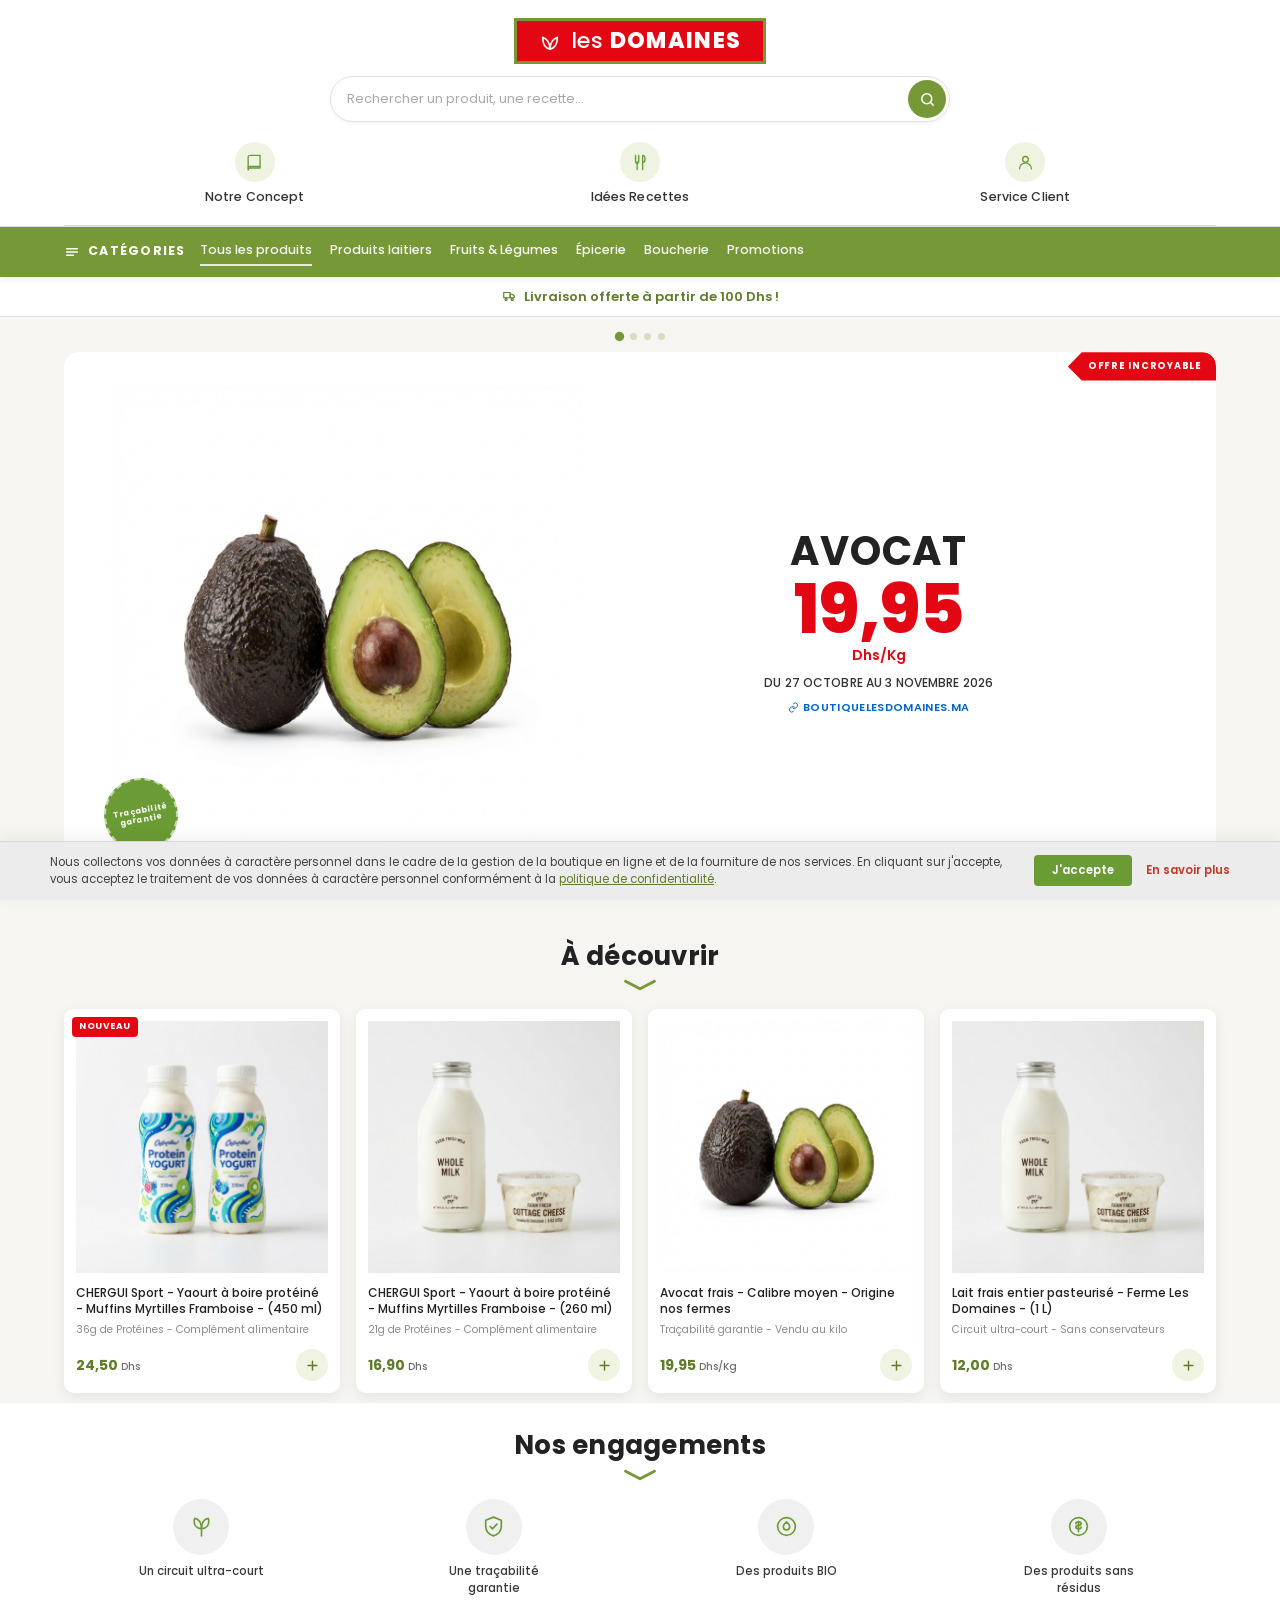
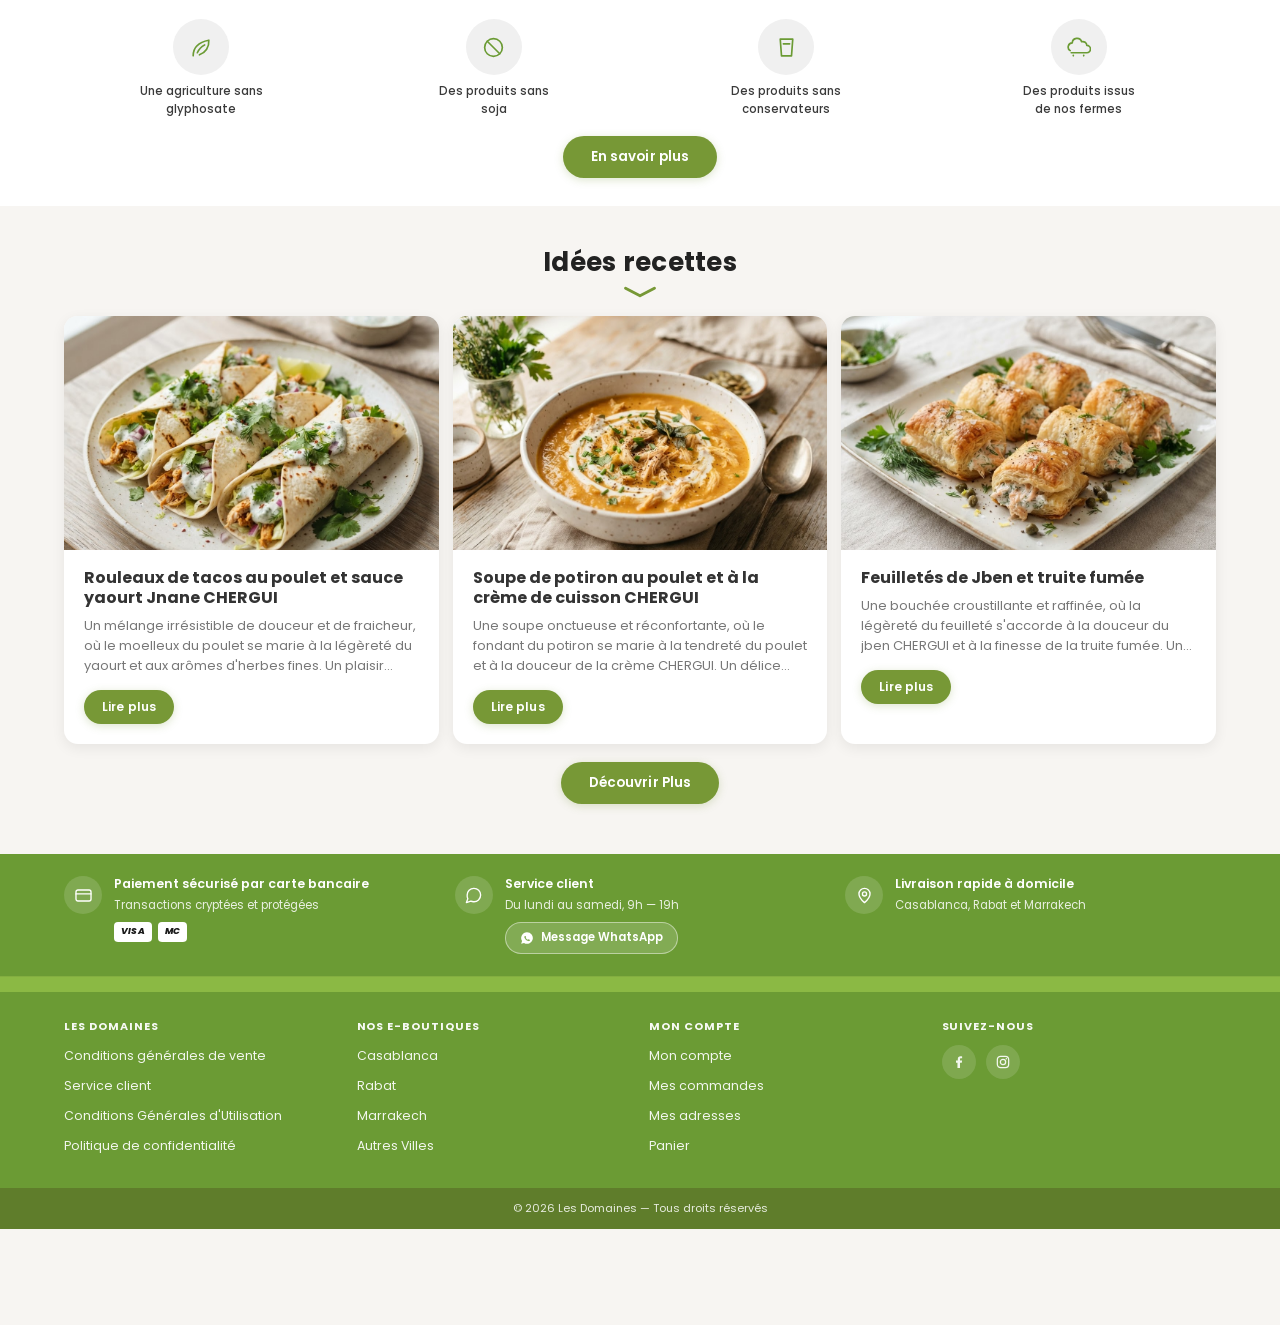
==== index.html @ 885f3dd0 "Initial commit — site Les Domaines (13 pages, CSS/JS, assets)" ====
<!DOCTYPE html>
<html lang="fr">
<head>
<meta charset="UTF-8">
<meta name="viewport" content="width=device-width, initial-scale=1">
<title>Les Domaines — Produits frais de nos fermes, livrés à domicile</title>
<meta name="description" content="Les Domaines : produits laitiers et produits frais BIO de nos fermes. Livraison à domicile à Casablanca, Rabat et Marrakech. Livraison offerte à partir de 100 Dhs.">
<link rel="preconnect" href="https://fonts.googleapis.com">
<link rel="preconnect" href="https://fonts.gstatic.com" crossorigin>
<link href="https://fonts.googleapis.com/css2?family=Poppins:wght@400;500;600;700;800&display=swap" rel="stylesheet">
<link rel="stylesheet" href="assets/css/styles.css">
</head>
<body>

<!-- ================================ HEADER ================================ -->
<header class="site-header">
  <div class="wrap">
    <div class="logo-row">
      <a class="logo" href="index.html" aria-label="Les Domaines — accueil">
        <svg viewBox="0 0 24 24" fill="none" stroke="currentColor" stroke-width="1.8" stroke-linecap="round" stroke-linejoin="round" aria-hidden="true">
          <path d="M12 21c0-6 3-11 8-13 0 7-3 12-8 13Z"/>
          <path d="M12 21C12 15 9 10 4 8c0 7 3 12 8 13Z"/>
        </svg>
        <span class="logo-text">les <strong>DOMAINES</strong></span>
      </a>
    </div>

    <div class="search-row">
      <form class="search" role="search" onsubmit="return false;">
        <label class="visually-hidden" for="q">Rechercher</label>
        <input id="q" type="search" placeholder="Rechercher un produit, une recette…" autocomplete="off">
        <button type="submit" aria-label="Rechercher">
          <svg viewBox="0 0 24 24" fill="none" stroke="currentColor" stroke-width="2.2" stroke-linecap="round">
            <circle cx="11" cy="11" r="7"/><path d="m20 20-3.4-3.4"/>
          </svg>
        </button>
      </form>
    </div>

    <nav class="utility" aria-label="Accès rapides">
      <a class="util" href="notre-concept.html">
        <span class="util-ico">
          <svg viewBox="0 0 24 24" fill="none" stroke="currentColor" stroke-width="1.7" stroke-linecap="round" stroke-linejoin="round">
            <path d="M4 5.5A2.5 2.5 0 0 1 6.5 3H19v16H6.5A2.5 2.5 0 0 0 4 21.5Z"/>
            <path d="M4 19a2 2 0 0 1 2-2h13"/>
          </svg>
        </span>
        <span>Notre Concept</span>
      </a>
      <a class="util" href="recettes.html">
        <span class="util-ico">
          <svg viewBox="0 0 24 24" fill="none" stroke="currentColor" stroke-width="1.7" stroke-linecap="round" stroke-linejoin="round">
            <path d="M7 3v8a2 2 0 0 0 4 0V3"/><path d="M9 11v10"/>
            <path d="M16 21V3c2 0 3 2 3 5s-1 4-3 4"/>
          </svg>
        </span>
        <span>Idées Recettes</span>
      </a>
      <a class="util" href="service-client.html">
        <span class="util-ico">
          <svg viewBox="0 0 24 24" fill="none" stroke="currentColor" stroke-width="1.7" stroke-linecap="round" stroke-linejoin="round">
            <circle cx="12" cy="8" r="3.6"/><path d="M4.5 20a7.5 7.5 0 0 1 15 0"/>
          </svg>
        </span>
        <span>Service Client</span>
      </a>
    </nav>
  </div>
</header>

<!-- ============================= CATEGORY BAR ============================= -->
<div class="catbar">
  <div class="wrap">
    <div class="catbar-inner">
      <span class="catbar-title">
        <svg viewBox="0 0 24 24" fill="none" stroke="currentColor" stroke-width="2.2" stroke-linecap="round">
          <path d="M4 7h16M4 12h16M4 17h10"/>
        </svg>
        Catégories
      </span>
      <nav class="catbar-links" aria-label="Catégories">
        <a href="categorie.html" class="is-active">Tous les produits</a>
        <a href="categorie.html">Produits laitiers</a>
        <a href="categorie.html">Fruits &amp; Légumes</a>
        <a href="categorie.html">Épicerie</a>
        <a href="categorie.html">Boucherie</a>
        <a href="categorie.html">Promotions</a>
      </nav>
    </div>
  </div>
</div>

<!-- ============================== ANNOUNCE ================================ -->
<div class="announce">
  <p>
    <svg viewBox="0 0 24 24" fill="none" stroke="currentColor" stroke-width="2" stroke-linecap="round" stroke-linejoin="round" aria-hidden="true">
      <path d="M3 6h11v9H3z"/><path d="M14 9h4l3 3v3h-7z"/><circle cx="7" cy="18" r="1.8"/><circle cx="17.5" cy="18" r="1.8"/>
    </svg>
    Livraison offerte à partir de 100 Dhs !
  </p>
</div>

<!-- ================================ HERO ================================== -->
<section class="hero">
  <div class="wrap">
    <div class="dots" id="dots" aria-label="Navigation du carrousel"></div>

    <div class="slides" id="slides">

      <!-- Slide 1 — offres -->
      <article class="slide is-active">
        <div class="promo">
          <span class="flag">Offre incroyable</span>

          <div class="promo-media">
            <img src="assets/img/avocat.png" alt="Avocats frais de nos fermes" loading="eager">
            <span class="stamp">Traçabilité<br>garantie</span>
          </div>

          <div class="promo-info">
            <h2>AVOCAT</h2>
            <div class="promo-price">19,95</div>
            <div class="promo-unit">Dhs/Kg</div>
            <p class="promo-dates">DU 27 OCTOBRE AU 3 NOVEMBRE 2026</p>
            <a class="promo-link" href="boutiquelesdomaines.ma">
              <svg viewBox="0 0 24 24" fill="none" stroke="currentColor" stroke-width="2" stroke-linecap="round" stroke-linejoin="round" aria-hidden="true">
                <path d="M10 13a5 5 0 0 0 7 0l3-3a5 5 0 0 0-7-7l-1.5 1.5"/>
                <path d="M14 11a5 5 0 0 0-7 0l-3 3a5 5 0 0 0 7 7l1.5-1.5"/>
              </svg>
              boutiquelesdomaines.ma
            </a>
          </div>
        </div>
      </article>

      <!-- Slide 2 — nouveauté -->
      <article class="slide">
        <div class="promo-alt">
          <div>
            <p class="eyebrow">Nouveauté</p>
            <h2>CHERGUI Sport</h2>
            <p>Yaourt à boire protéiné, muffins myrtilles framboise. 36g de protéines par bouteille.</p>
            <a class="btn btn--sm" href="produit.html">Découvrir</a>
          </div>
          <img src="assets/img/yaourt-450.png" alt="CHERGUI Sport yaourt à boire protéiné" loading="lazy">
        </div>
      </article>

      <!-- Slide 3 — livraison -->
      <article class="slide">
        <div class="promo-alt">
          <div>
            <p class="eyebrow">Nos e-boutiques</p>
            <h2>Livraison à domicile</h2>
            <p>Casablanca, Rabat et Marrakech. Livraison offerte dès 100 Dhs d'achat, en moins de 24h.</p>
            <a class="btn btn--sm" href="categorie.html">Commander</a>
          </div>
          <img src="assets/img/avocat.png" alt="Produits frais Les Domaines" loading="lazy">
        </div>
      </article>

      <!-- Slide 4 — recette -->
      <article class="slide">
        <div class="promo-alt">
          <div>
            <p class="eyebrow">Idée recette</p>
            <h2>Soupe de potiron</h2>
            <p>Une soupe onctueuse et réconfortante, au poulet et à la crème de cuisson CHERGUI.</p>
            <a class="btn btn--sm" href="recettes.html">Voir la recette</a>
          </div>
          <img src="assets/img/recette-soupe.png" alt="Soupe de potiron au poulet" loading="lazy">
        </div>
      </article>

    </div>
  </div>
</section>

<!-- ============================== À DÉCOUVRIR ============================= -->
<section class="section">
  <div class="wrap">
    <div class="section-head">
      <h2>À découvrir</h2>
      <svg class="chevron" viewBox="0 0 40 14" fill="none" stroke="currentColor" stroke-width="3.4" stroke-linecap="round" stroke-linejoin="round" aria-hidden="true">
        <path d="M3 2.5 20 11.5 37 2.5"/>
      </svg>
    </div>

    <div class="products">

      <!-- Produit 1 -->
      <article class="product">
        <div class="product-media">
          <span class="product-tag">Nouveau</span>
          <img src="assets/img/yaourt-450.png" alt="CHERGUI Sport yaourt à boire protéiné 450 ml" loading="lazy">
        </div>
        <div class="product-body">
          <h3 class="product-title">CHERGUI Sport - Yaourt à boire protéiné - Muffins Myrtilles Framboise - (450 ml)</h3>
          <p class="product-sub">36g de Protéines - Complément alimentaire</p>
          <div class="product-foot">
            <span class="price">24,50 <small>Dhs</small></span>
            <button class="add-btn" type="button"
              data-name="CHERGUI Sport 450 ml" data-price="24.50" data-img="assets/img/yaourt-450.png"
              aria-label="Ajouter CHERGUI Sport 450 ml au panier">
              <svg viewBox="0 0 24 24" fill="none" stroke="currentColor" stroke-width="2.4" stroke-linecap="round">
                <path d="M12 5v14M5 12h14"/>
              </svg>
            </button>
          </div>
        </div>
      </article>

      <!-- Produit 2 -->
      <article class="product">
        <div class="product-media">
          <img src="assets/img/yaourt-260.png" alt="CHERGUI Sport yaourt à boire protéiné 260 ml" loading="lazy">
        </div>
        <div class="product-body">
          <h3 class="product-title">CHERGUI Sport - Yaourt à boire protéiné - Muffins Myrtilles Framboise - (260 ml)</h3>
          <p class="product-sub">21g de Protéines - Complément alimentaire</p>
          <div class="product-foot">
            <span class="price">16,90 <small>Dhs</small></span>
            <button class="add-btn" type="button"
              data-name="CHERGUI Sport 260 ml" data-price="16.90" data-img="assets/img/yaourt-260.png"
              aria-label="Ajouter CHERGUI Sport 260 ml au panier">
              <svg viewBox="0 0 24 24" fill="none" stroke="currentColor" stroke-width="2.4" stroke-linecap="round">
                <path d="M12 5v14M5 12h14"/>
              </svg>
            </button>
          </div>
        </div>
      </article>

      <!-- Produit 3 -->
      <article class="product">
        <div class="product-media">
          <img src="assets/img/avocat.png" alt="Avocat frais" loading="lazy">
        </div>
        <div class="product-body">
          <h3 class="product-title">Avocat frais - Calibre moyen - Origine nos fermes</h3>
          <p class="product-sub">Traçabilité garantie - Vendu au kilo</p>
          <div class="product-foot">
            <span class="price">19,95 <small>Dhs/Kg</small></span>
            <button class="add-btn" type="button"
              data-name="Avocat frais (1 Kg)" data-price="19.95" data-img="assets/img/avocat.png"
              aria-label="Ajouter Avocat frais au panier">
              <svg viewBox="0 0 24 24" fill="none" stroke="currentColor" stroke-width="2.4" stroke-linecap="round">
                <path d="M12 5v14M5 12h14"/>
              </svg>
            </button>
          </div>
        </div>
      </article>

      <!-- Produit 4 -->
      <article class="product">
        <div class="product-media">
          <img src="assets/img/yaourt-260.png" alt="Lait frais entier Les Domaines" loading="lazy">
        </div>
        <div class="product-body">
          <h3 class="product-title">Lait frais entier pasteurisé - Ferme Les Domaines - (1 L)</h3>
          <p class="product-sub">Circuit ultra-court - Sans conservateurs</p>
          <div class="product-foot">
            <span class="price">12,00 <small>Dhs</small></span>
            <button class="add-btn" type="button"
              data-name="Lait frais entier 1 L" data-price="12.00" data-img="assets/img/yaourt-260.png"
              aria-label="Ajouter Lait frais entier au panier">
              <svg viewBox="0 0 24 24" fill="none" stroke="currentColor" stroke-width="2.4" stroke-linecap="round">
                <path d="M12 5v14M5 12h14"/>
              </svg>
            </button>
          </div>
        </div>
      </article>

    </div>
  </div>
</section>

<!-- ============================= ENGAGEMENTS ============================== -->
<section class="engagements">
  <div class="wrap">
    <div class="section-head">
      <h2>Nos engagements</h2>
      <svg class="chevron" viewBox="0 0 40 14" fill="none" stroke="currentColor" stroke-width="3.4" stroke-linecap="round" stroke-linejoin="round" aria-hidden="true">
        <path d="M3 2.5 20 11.5 37 2.5"/>
      </svg>
    </div>

    <div class="engage-grid">
      <div class="engage">
        <span class="engage-ico">
          <svg viewBox="0 0 24 24" fill="none" stroke="currentColor" stroke-width="1.6" stroke-linecap="round" stroke-linejoin="round">
            <path d="M12 21v-7"/><path d="M12 14c-4 0-7-2.7-7-7 0-1 .2-2 .6-2.8C9 4.6 12 8 12 14Z"/>
            <path d="M12 14c4 0 7-2.7 7-7 0-1-.2-2-.6-2.8C15 4.6 12 8 12 14Z"/>
          </svg>
        </span>
        <p>Un circuit ultra-court</p>
      </div>

      <div class="engage">
        <span class="engage-ico">
          <svg viewBox="0 0 24 24" fill="none" stroke="currentColor" stroke-width="1.6" stroke-linecap="round" stroke-linejoin="round">
            <path d="M12 3 4.5 6v5.5c0 4.4 3 8 7.5 9.5 4.5-1.5 7.5-5.1 7.5-9.5V6Z"/><path d="m8.7 12 2.3 2.3 4.3-4.6"/>
          </svg>
        </span>
        <p>Une traçabilité garantie</p>
      </div>

      <div class="engage">
        <span class="engage-ico">
          <svg viewBox="0 0 24 24" fill="none" stroke="currentColor" stroke-width="1.6" stroke-linecap="round" stroke-linejoin="round">
            <circle cx="12" cy="12" r="8.5"/><path d="M12 7.5c2 1.6 3 3.2 3 4.8a3 3 0 0 1-6 0c0-1.6 1-3.2 3-4.8Z"/>
          </svg>
        </span>
        <p>Des produits BIO</p>
      </div>

      <div class="engage">
        <span class="engage-ico">
          <svg viewBox="0 0 24 24" fill="none" stroke="currentColor" stroke-width="1.6" stroke-linecap="round" stroke-linejoin="round">
            <circle cx="12" cy="12" r="8.5"/><path d="M12 7v10M9.5 9.2c0-1 1.1-1.7 2.5-1.7s2.5.7 2.5 1.7-1.1 1.7-2.5 1.7-2.5.7-2.5 1.7 1.1 1.7 2.5 1.7 2.5-.7 2.5-1.7"/>
          </svg>
        </span>
        <p>Des produits sans résidus</p>
      </div>

      <div class="engage">
        <span class="engage-ico">
          <svg viewBox="0 0 24 24" fill="none" stroke="currentColor" stroke-width="1.6" stroke-linecap="round" stroke-linejoin="round">
            <path d="M4 20c0-7 4.5-13 15-15 .5 6.5-3 12-9 14"/><path d="M8 17c1.5-3.5 4-6 7-7.5"/>
          </svg>
        </span>
        <p>Une agriculture sans glyphosate</p>
      </div>

      <div class="engage">
        <span class="engage-ico">
          <svg viewBox="0 0 24 24" fill="none" stroke="currentColor" stroke-width="1.6" stroke-linecap="round" stroke-linejoin="round">
            <circle cx="12" cy="12" r="8.5"/><path d="m6 6 12 12"/>
          </svg>
        </span>
        <p>Des produits sans soja</p>
      </div>

      <div class="engage">
        <span class="engage-ico">
          <svg viewBox="0 0 24 24" fill="none" stroke="currentColor" stroke-width="1.6" stroke-linecap="round" stroke-linejoin="round">
            <path d="M6 4h12l-1.2 16H7.2Z"/><path d="M9 8.5h6"/>
          </svg>
        </span>
        <p>Des produits sans conservateurs</p>
      </div>

      <div class="engage">
        <span class="engage-ico">
          <svg viewBox="0 0 24 24" fill="none" stroke="currentColor" stroke-width="1.6" stroke-linecap="round" stroke-linejoin="round">
            <path d="M4 15a4 4 0 0 1 2-7.4A4.6 4.6 0 0 1 15 6.5 3.8 3.8 0 0 1 20 10a3.5 3.5 0 0 1 0 7H5"/>
            <path d="M7 19.5v.5M17 19.5v.5"/>
          </svg>
        </span>
        <p>Des produits issus de nos fermes</p>
      </div>
    </div>

    <div class="section-more">
      <a class="btn" href="notre-concept.html">En savoir plus</a>
    </div>
  </div>
</section>

<!-- ============================ IDÉES RECETTES ============================ -->
<section class="section">
  <div class="wrap">
    <div class="section-head">
      <h2>Idées recettes</h2>
      <svg class="chevron" viewBox="0 0 40 14" fill="none" stroke="currentColor" stroke-width="3.4" stroke-linecap="round" stroke-linejoin="round" aria-hidden="true">
        <path d="M3 2.5 20 11.5 37 2.5"/>
      </svg>
    </div>

    <div class="recipes">

      <article class="recipe">
        <div class="recipe-media">
          <img src="assets/img/recette-tacos.png" alt="Rouleaux de tacos au poulet et sauce yaourt" loading="lazy">
        </div>
        <div class="recipe-body">
          <h3>Rouleaux de tacos au poulet et sauce yaourt Jnane CHERGUI</h3>
          <p>Un mélange irrésistible de douceur et de fraicheur, où le moelleux du poulet se marie à la légèreté du yaourt et aux arômes d'herbes fines. Un plaisir simple, sain et plein de saveurs.</p>
          <a class="btn btn--sm" href="recette.html">Lire plus</a>
        </div>
      </article>

      <article class="recipe">
        <div class="recipe-media">
          <img src="assets/img/recette-soupe.png" alt="Soupe de potiron au poulet" loading="lazy">
        </div>
        <div class="recipe-body">
          <h3>Soupe de potiron au poulet et à la crème de cuisson CHERGUI</h3>
          <p>Une soupe onctueuse et réconfortante, où le fondant du potiron se marie à la tendreté du poulet et à la douceur de la crème CHERGUI. Un délice chaud et généreux à savourer en toute saison.</p>
          <a class="btn btn--sm" href="recette.html">Lire plus</a>
        </div>
      </article>

      <article class="recipe">
        <div class="recipe-media">
          <img src="assets/img/recette-feuilletes.png" alt="Feuilletés de Jben et truite fumée" loading="lazy">
        </div>
        <div class="recipe-body">
          <h3>Feuilletés de Jben et truite fumée</h3>
          <p>Une bouchée croustillante et raffinée, où la légèreté du feuilleté s'accorde à la douceur du jben CHERGUI et à la finesse de la truite fumée. Un mariage parfait de textures, d'arômes et de saveurs.</p>
          <a class="btn btn--sm" href="recette.html">Lire plus</a>
        </div>
      </article>

    </div>

    <div class="section-more">
      <a class="btn" href="recettes.html">Découvrir Plus</a>
    </div>
  </div>
</section>

<!-- ================================ FOOTER ================================ -->
<footer class="site-footer">

  <div class="footer-top">
    <div class="wrap">
      <div class="footer-top-grid">

        <div class="f-top-item">
          <span class="f-top-ico">
            <svg viewBox="0 0 24 24" fill="none" stroke="currentColor" stroke-width="1.7" stroke-linecap="round" stroke-linejoin="round">
              <rect x="2.5" y="5" width="19" height="14" rx="2.5"/><path d="M2.5 10h19"/>
            </svg>
          </span>
          <div>
            <h3>Paiement sécurisé par carte bancaire</h3>
            <p>Transactions cryptées et protégées</p>
            <div class="pay-icons" aria-label="Visa et Mastercard">
              <span>VISA</span>
              <span>MC</span>
            </div>
          </div>
        </div>

        <div class="f-top-item">
          <span class="f-top-ico">
            <svg viewBox="0 0 24 24" fill="none" stroke="currentColor" stroke-width="1.7" stroke-linecap="round" stroke-linejoin="round">
              <path d="M21 11.5a8.4 8.4 0 0 1-9 8.4 9 9 0 0 1-3.4-.7L3 21l1.8-5A8.3 8.3 0 0 1 4 11.5 8.4 8.4 0 0 1 12.5 3 8.4 8.4 0 0 1 21 11.5Z"/>
            </svg>
          </span>
          <div>
            <h3>Service client</h3>
            <p>Du lundi au samedi, 9h — 19h</p>
            <a class="f-wa" href="https://wa.me/212600000000" target="_blank" rel="noopener">
              <svg viewBox="0 0 24 24" fill="currentColor" aria-hidden="true">
                <path d="M12 2a10 10 0 0 0-8.5 15.2L2 22l4.9-1.4A10 10 0 1 0 12 2Zm5.3 14.1c-.2.6-1.2 1.2-1.7 1.2-.5.1-1 .1-1.6-.1a11 11 0 0 1-4.4-2.8 9.6 9.6 0 0 1-2-3.2c-.3-.8-.2-1.6.3-2.2.2-.3.5-.5.7-.6h.6c.2 0 .4 0 .5.4l.7 1.6c0 .2 0 .3-.1.5l-.4.5c-.1.2-.2.3 0 .5a8.4 8.4 0 0 0 3.4 3c.2.1.4.1.5 0l.6-.7c.2-.2.3-.2.5-.1l1.5.7c.2.1.4.2.4.3v.4a2 2 0 0 1-.5.6Z"/>
              </svg>
              Message WhatsApp
            </a>
          </div>
        </div>

        <div class="f-top-item">
          <span class="f-top-ico">
            <svg viewBox="0 0 24 24" fill="none" stroke="currentColor" stroke-width="1.7" stroke-linecap="round" stroke-linejoin="round">
              <path d="M12 21s7-6.1 7-11a7 7 0 1 0-14 0c0 4.9 7 11 7 11Z"/><circle cx="12" cy="10" r="2.6"/>
            </svg>
          </span>
          <div>
            <h3>Livraison rapide à domicile</h3>
            <p>Casablanca, Rabat et Marrakech</p>
          </div>
        </div>

      </div>
    </div>
  </div>

  <div class="footer-band" aria-hidden="true"></div>

  <div class="footer-main">
    <div class="wrap">
      <div class="footer-cols">

        <div class="f-col">
          <h4>Les Domaines</h4>
          <ul>
            <li><a href="cgv.html">Conditions générales de vente</a></li>
            <li><a href="service-client.html">Service client</a></li>
            <li><a href="cgu.html">Conditions Générales d'Utilisation</a></li>
            <li><a href="confidentialite.html">Politique de confidentialité</a></li>
          </ul>
        </div>

        <div class="f-col">
          <h4>Nos e-boutiques</h4>
          <ul>
            <li><a href="categorie.html">Casablanca</a></li>
            <li><a href="categorie.html">Rabat</a></li>
            <li><a href="categorie.html">Marrakech</a></li>
            <li><a href="categorie.html">Autres Villes</a></li>
          </ul>
        </div>

        <div class="f-col">
          <h4>Mon Compte</h4>
          <ul>
            <li><a href="compte.html">Mon compte</a></li>
            <li><a href="compte.html">Mes commandes</a></li>
            <li><a href="compte.html">Mes adresses</a></li>
            <li><a href="panier.html">Panier</a></li>
          </ul>
        </div>

        <div class="f-col">
          <h4>Suivez-nous</h4>
          <div class="socials">
            <a href="https://facebook.com" target="_blank" rel="noopener" aria-label="Facebook">
              <svg viewBox="0 0 24 24" fill="currentColor" aria-hidden="true">
                <path d="M13.5 21v-8h2.7l.4-3.1h-3.1V7.9c0-.9.3-1.5 1.6-1.5h1.6V3.6c-.3 0-1.3-.1-2.4-.1-2.4 0-4.1 1.5-4.1 4.2v2.2H7.5V13h2.2v8Z"/>
              </svg>
            </a>
            <a href="https://instagram.com" target="_blank" rel="noopener" aria-label="Instagram">
              <svg viewBox="0 0 24 24" fill="none" stroke="currentColor" stroke-width="1.9" stroke-linecap="round">
                <rect x="3.5" y="3.5" width="17" height="17" rx="5"/><circle cx="12" cy="12" r="4"/><circle cx="17" cy="7" r="1.1" fill="currentColor" stroke="none"/>
              </svg>
            </a>
          </div>
        </div>

      </div>
    </div>
  </div>

  <div class="footer-bottom">
    <div class="wrap">© 2026 Les Domaines — Tous droits réservés</div>
  </div>
</footer>

<!-- ============================= COOKIE BANNER ============================ -->
<div class="cookie" id="cookie" role="region" aria-label="Consentement aux cookies">
  <div class="cookie-inner">
    <p>Nous collectons vos données à caractère personnel dans le cadre de la gestion de la boutique en ligne et de la fourniture de nos services. En cliquant sur j'accepte, vous acceptez le traitement de vos données à caractère personnel conformément à la <a href="confidentialite.html">politique de confidentialité</a>.</p>
    <div class="cookie-actions">
      <button class="cookie-accept" type="button" data-cookie-accept>J'accepte</button>
      <a class="cookie-more" href="confidentialite.html">En savoir plus</a>
    </div>
  </div>
</div>

<!-- ================================= TOAST ================================ -->
<div class="toast" id="toast" role="status" aria-live="polite"></div>

<script src="assets/js/main.js"></script>
</body>
</html>
---- assets/css/styles.css ----
/* ==========================================================================
   Les Domaines — E-commerce UI
   Copy of the reference design. Mobile-first, responsive up to desktop.
   ========================================================================== */

:root {
  --olive: #779836;
  --olive-dark: #6b9b34;
  --olive-darker: #5f7d2b;
  --olive-light: #8bb944;
  --olive-tint: #eef3e2;
  --red: #e30613;
  --red-dark: #c0392b;
  --link: #0066cc;

  --bg: #f7f5f2;
  --card: #ffffff;
  --tile: #f0f0f0;
  --line: #e5e2dc;

  --text: #222222;
  --muted: #6d6d6d;
  --muted-light: #8d8d8d;

  --radius-sm: 6px;
  --radius: 10px;
  --radius-lg: 14px;

  --shadow-sm: 0 1px 3px rgba(0, 0, 0, 0.06);
  --shadow: 0 4px 14px rgba(0, 0, 0, 0.07);
  --shadow-lg: 0 10px 28px rgba(0, 0, 0, 0.1);

  --font: "Poppins", "Segoe UI", Helvetica, Arial, sans-serif;
}

* { box-sizing: border-box; }

html { -webkit-text-size-adjust: 100%; }

body {
  margin: 0;
  background: var(--bg);
  color: var(--text);
  font-family: var(--font);
  font-size: 14px;
  line-height: 1.5;
  padding-bottom: 96px; /* room for cookie banner */
}

img { display: block; max-width: 100%; height: auto; }

a { color: inherit; text-decoration: none; }

button { font-family: inherit; cursor: pointer; }

ul { margin: 0; padding: 0; list-style: none; }

h1, h2, h3, h4 { margin: 0; font-weight: 700; line-height: 1.25; }

.wrap { width: 100%; max-width: 1180px; margin: 0 auto; padding: 0 14px; }

.visually-hidden {
  position: absolute !important;
  width: 1px; height: 1px;
  padding: 0; margin: -1px;
  overflow: hidden; clip: rect(0 0 0 0); white-space: nowrap; border: 0;
}

/* ============================= HEADER ==================================== */

.site-header { background: #fff; border-bottom: 1px solid var(--line); }

.logo-row {
  display: flex;
  align-items: center;
  justify-content: center;
  padding: 14px 0 10px;
}

.logo {
  display: inline-flex;
  align-items: center;
  gap: 10px;
  background: var(--red);
  border: 3px solid var(--olive);
  padding: 9px 22px;
  color: #fff;
}

.logo svg { width: 22px; height: 22px; flex: none; }

.logo-text {
  font-size: 19px;
  font-weight: 500;
  letter-spacing: 0.02em;
  line-height: 1;
  white-space: nowrap;
}
.logo-text strong { font-weight: 800; letter-spacing: 0.06em; }

/* search ------------------------------------------------------------------ */

.search-row { padding: 0 0 12px; }

.search {
  display: flex;
  align-items: center;
  background: #fff;
  border: 1px solid var(--line);
  border-radius: 999px;
  padding: 3px 3px 3px 16px;
  box-shadow: var(--shadow-sm);
}
.search input {
  flex: 1;
  min-width: 0;
  border: 0;
  outline: none;
  background: transparent;
  font-family: inherit;
  font-size: 13px;
  color: var(--text);
  padding: 9px 0;
}
.search input::placeholder { color: #a9a9a9; }
.search button {
  flex: none;
  width: 38px; height: 38px;
  display: grid; place-items: center;
  border: 0;
  border-radius: 50%;
  background: var(--olive);
  color: #fff;
}
.search button svg { width: 17px; height: 17px; }

/* utility row ------------------------------------------------------------- */

.utility {
  display: grid;
  grid-template-columns: repeat(3, 1fr);
  gap: 4px;
  padding: 4px 0 14px;
  border-bottom: 1px solid var(--line);
}
.util {
  display: flex;
  flex-direction: column;
  align-items: center;
  gap: 6px;
  padding: 4px 2px;
  text-align: center;
  color: #333;
  transition: color 0.15s ease;
}
.util:hover { color: var(--olive-darker); }
.util-ico {
  width: 40px; height: 40px;
  display: grid; place-items: center;
  border-radius: 50%;
  background: var(--olive-tint);
  color: var(--olive-dark);
}
.util-ico svg { width: 19px; height: 19px; }
.util span { font-size: 11.5px; font-weight: 500; letter-spacing: 0.01em; }

/* category bar ------------------------------------------------------------ */

.catbar {
  position: sticky;
  top: 0;
  z-index: 40;
  background: var(--olive);
  color: #fff;
  box-shadow: 0 2px 8px rgba(0, 0, 0, 0.08);
}
.catbar-inner {
  display: flex;
  align-items: center;
  gap: 14px;
  height: 46px;
  overflow-x: auto;
  scrollbar-width: none;
}
.catbar-inner::-webkit-scrollbar { display: none; }

.catbar-title {
  display: inline-flex;
  align-items: center;
  gap: 8px;
  font-size: 12.5px;
  font-weight: 700;
  letter-spacing: 0.1em;
  text-transform: uppercase;
  white-space: nowrap;
}
.catbar-title svg { width: 16px; height: 16px; }

.catbar-links { display: flex; align-items: center; gap: 18px; }
.catbar-links a {
  font-size: 12.5px;
  font-weight: 500;
  white-space: nowrap;
  opacity: 0.95;
  padding: 4px 0;
  border-bottom: 2px solid transparent;
}
.catbar-links a:hover,
.catbar-links a.is-active { border-bottom-color: rgba(255, 255, 255, 0.85); }

/* announcement ------------------------------------------------------------ */

.announce {
  background: #fff;
  border-bottom: 1px solid var(--line);
  padding: 10px 14px;
  text-align: center;
}
.announce p {
  margin: 0;
  color: var(--olive-darker);
  font-size: 13px;
  font-weight: 600;
}
.announce svg { width: 14px; height: 14px; vertical-align: -2px; margin-right: 5px; }

/* ============================== HERO / PROMO ============================= */

.hero { padding: 16px 0 6px; }

.dots {
  display: flex;
  justify-content: center;
  gap: 7px;
  margin-bottom: 12px;
}
.dots button {
  width: 7px; height: 7px;
  padding: 0;
  border: 0;
  border-radius: 50%;
  background: #d6ddc2;
  transition: background 0.2s ease, transform 0.2s ease;
}
.dots button.is-active {
  background: var(--olive);
  transform: scale(1.35);
}

.slides { position: relative; overflow: hidden; border-radius: var(--radius-lg); }

.slide {
  display: none;
  background: #fff;
  border-radius: var(--radius-lg);
  box-shadow: var(--shadow);
  overflow: hidden;
}
.slide.is-active { display: block; animation: fadeUp 0.35s ease; }

@keyframes fadeUp {
  from { opacity: 0; transform: translateY(6px); }
  to   { opacity: 1; transform: none; }
}

.promo {
  position: relative;
  display: grid;
  grid-template-columns: 1fr 1fr;
  gap: 8px;
  align-items: center;
  padding: 22px 16px 20px;
}

.flag {
  position: absolute;
  top: 0;
  right: 0;
  background: var(--red);
  color: #fff;
  font-size: 9.5px;
  font-weight: 700;
  letter-spacing: 0.08em;
  text-transform: uppercase;
  padding: 7px 14px 7px 20px;
  clip-path: polygon(14px 0, 100% 0, 100% 100%, 14px 100%, 0 50%);
  z-index: 2;
}

.promo-media { position: relative; }
.promo-media img {
  width: 100%;
  aspect-ratio: 1 / 1;
  object-fit: contain;
}

.stamp {
  position: absolute;
  left: -6px;
  bottom: 8px;
  width: 60px; height: 60px;
  display: grid;
  place-items: center;
  border-radius: 50%;
  background: var(--olive-dark);
  color: #fff;
  font-size: 6.5px;
  font-weight: 700;
  letter-spacing: 0.04em;
  text-align: center;
  line-height: 1.15;
  padding: 6px;
  border: 2px dashed rgba(255, 255, 255, 0.6);
  transform: rotate(-10deg);
  box-shadow: var(--shadow-sm);
}

.promo-info { text-align: center; padding-right: 4px; }
.promo-info h2 {
  font-size: 24px;
  letter-spacing: 0.02em;
  margin-bottom: 2px;
}
.promo-price {
  color: var(--red);
  font-size: 42px;
  font-weight: 800;
  line-height: 0.95;
  letter-spacing: -0.02em;
}
.promo-unit {
  color: var(--red);
  font-size: 12px;
  font-weight: 600;
  margin-top: 2px;
}
.promo-dates {
  font-size: 10.5px;
  font-weight: 500;
  color: #333;
  margin: 8px 0 6px;
  letter-spacing: 0.01em;
}
.promo-link {
  display: inline-flex;
  align-items: center;
  gap: 4px;
  color: var(--link);
  font-size: 9.5px;
  font-weight: 600;
  letter-spacing: 0.03em;
  text-transform: uppercase;
  word-break: break-all;
}
.promo-link svg { width: 11px; height: 11px; flex: none; }

/* alternate slides -------------------------------------------------------- */

.promo-alt {
  display: grid;
  grid-template-columns: 1fr 1fr;
  gap: 10px;
  align-items: center;
  padding: 22px 18px;
}
.promo-alt img {
  width: 100%;
  aspect-ratio: 1 / 1;
  object-fit: cover;
  border-radius: var(--radius);
}
.promo-alt .eyebrow {
  color: var(--olive-dark);
  font-size: 10px;
  font-weight: 700;
  letter-spacing: 0.12em;
  text-transform: uppercase;
  margin-bottom: 6px;
}
.promo-alt h2 { font-size: 19px; margin-bottom: 6px; }
.promo-alt p { margin: 0 0 10px; color: var(--muted); font-size: 12px; }

/* ============================== SECTIONS ================================= */

.section { padding: 26px 0 8px; }

.section-head { text-align: center; margin-bottom: 18px; }
.section-head h2 {
  font-size: 20px;
  letter-spacing: 0.01em;
}
.chevron {
  display: block;
  width: 34px;
  height: 12px;
  margin: 7px auto 0;
  color: var(--olive);
}

.section-more { display: flex; justify-content: center; padding: 18px 0 6px; }

/* buttons ----------------------------------------------------------------- */

.btn {
  display: inline-flex;
  align-items: center;
  justify-content: center;
  gap: 8px;
  border: 0;
  border-radius: 999px;
  background: var(--olive);
  color: #fff;
  font-size: 13.5px;
  font-weight: 600;
  letter-spacing: 0.01em;
  padding: 11px 28px;
  box-shadow: 0 2px 8px rgba(119, 152, 54, 0.25);
  transition: background 0.15s ease, transform 0.15s ease;
}
.btn:hover { background: var(--olive-darker); }
.btn:active { transform: translateY(1px); }
.btn--sm { padding: 8px 18px; font-size: 12px; }
.btn--ghost {
  background: transparent;
  color: var(--olive-darker);
  border: 1.5px solid var(--olive);
  box-shadow: none;
}
.btn--ghost:hover { background: var(--olive); color: #fff; }
.btn--block { width: 100%; }

/* products ---------------------------------------------------------------- */

.products {
  display: grid;
  grid-template-columns: repeat(2, minmax(0, 1fr));
  gap: 12px;
}

.product {
  display: flex;
  flex-direction: column;
  background: var(--card);
  border-radius: var(--radius);
  box-shadow: var(--shadow);
  overflow: hidden;
  transition: box-shadow 0.2s ease, transform 0.2s ease;
}
.product:hover { box-shadow: var(--shadow-lg); transform: translateY(-2px); }

.product-media {
  position: relative;
  background: #fff;
  padding: 12px;
}
.product-media img {
  width: 100%;
  aspect-ratio: 1 / 1;
  object-fit: contain;
}

.product-tag {
  position: absolute;
  top: 8px; left: 8px;
  background: var(--red);
  color: #fff;
  font-size: 9px;
  font-weight: 700;
  letter-spacing: 0.06em;
  padding: 3px 7px;
  border-radius: 4px;
  text-transform: uppercase;
}

.product-body {
  display: flex;
  flex-direction: column;
  gap: 4px;
  padding: 0 12px 12px;
  flex: 1;
}
.product-title {
  font-size: 12px;
  font-weight: 500;
  line-height: 1.35;
  color: var(--text);
  display: -webkit-box;
  -webkit-line-clamp: 3;
  -webkit-box-orient: vertical;
  overflow: hidden;
}
.product-sub {
  font-size: 10.5px;
  color: var(--muted-light);
  margin: 0;
}
.product-foot {
  margin-top: auto;
  display: flex;
  align-items: center;
  justify-content: space-between;
  gap: 8px;
  padding-top: 8px;
}
.price { color: var(--olive-darker); font-size: 14px; font-weight: 700; }
.price small { font-size: 10px; font-weight: 500; color: var(--muted); }

.add-btn {
  width: 32px; height: 32px;
  display: grid; place-items: center;
  border: 0;
  border-radius: 50%;
  background: var(--olive-tint);
  color: var(--olive-darker);
  transition: background 0.15s ease, color 0.15s ease;
}
.add-btn svg { width: 15px; height: 15px; }
.add-btn:hover { background: var(--olive); color: #fff; }

/* engagements ------------------------------------------------------------- */

.engagements { background: #fff; padding: 26px 0 22px; }

.engage-grid {
  display: grid;
  grid-template-columns: repeat(2, minmax(0, 1fr));
  gap: 16px 12px;
}

.engage {
  display: flex;
  flex-direction: column;
  align-items: center;
  text-align: center;
  gap: 8px;
}
.engage-ico {
  width: 56px; height: 56px;
  display: grid; place-items: center;
  border-radius: 50%;
  background: var(--tile);
  color: var(--olive-dark);
}
.engage-ico svg { width: 25px; height: 25px; }
.engage p {
  margin: 0;
  font-size: 11.5px;
  font-weight: 500;
  color: #3a3a3a;
  max-width: 130px;
}

/* recipes ----------------------------------------------------------------- */

.recipes {
  display: grid;
  grid-template-columns: 1fr;
  gap: 14px;
}

.recipe {
  background: var(--card);
  border-radius: var(--radius-lg);
  box-shadow: var(--shadow);
  overflow: hidden;
  transition: box-shadow 0.2s ease, transform 0.2s ease;
}
.recipe:hover { box-shadow: var(--shadow-lg); transform: translateY(-2px); }

.recipe-media { position: relative; background: var(--tile); }
.recipe-media img {
  width: 100%;
  aspect-ratio: 16 / 10;
  object-fit: cover;
}

.recipe-body { padding: 14px 16px 16px; }
.recipe-body h3 {
  font-size: 14.5px;
  font-weight: 700;
  color: #333;
  margin-bottom: 8px;
}
.recipe-body p {
  margin: 0 0 14px;
  font-size: 12.5px;
  line-height: 1.55;
  color: #777;
  display: -webkit-box;
  -webkit-line-clamp: 3;
  -webkit-box-orient: vertical;
  overflow: hidden;
}

/* ============================== FOOTER =================================== */

.site-footer { margin-top: 34px; }

.footer-top {
  background: var(--olive-dark);
  color: #fff;
  padding: 22px 0;
}
.footer-top-grid {
  display: grid;
  grid-template-columns: 1fr;
  gap: 20px;
}
.f-top-item {
  display: flex;
  align-items: flex-start;
  gap: 12px;
  text-align: left;
}
.f-top-ico {
  flex: none;
  width: 38px; height: 38px;
  display: grid; place-items: center;
  border-radius: 50%;
  background: rgba(255, 255, 255, 0.14);
}
.f-top-ico svg { width: 19px; height: 19px; }
.f-top-item h3 {
  font-size: 12.5px;
  font-weight: 600;
  margin-bottom: 4px;
  line-height: 1.35;
}
.f-top-item p { margin: 0; font-size: 11.5px; opacity: 0.85; }

.pay-icons { display: flex; gap: 6px; margin-top: 8px; }
.pay-icons span {
  display: grid;
  place-items: center;
  background: #fff;
  color: #1a1a1a;
  border-radius: 4px;
  padding: 3px 7px;
  font-size: 9px;
  font-weight: 800;
  letter-spacing: 0.02em;
  font-style: italic;
}

.f-wa {
  display: inline-flex;
  align-items: center;
  gap: 7px;
  margin-top: 8px;
  background: rgba(255, 255, 255, 0.16);
  border: 1px solid rgba(255, 255, 255, 0.45);
  color: #fff;
  border-radius: 999px;
  padding: 6px 14px;
  font-size: 11.5px;
  font-weight: 600;
}
.f-wa:hover { background: rgba(255, 255, 255, 0.26); }
.f-wa svg { width: 14px; height: 14px; }

.footer-band {
  height: 16px;
  background: var(--olive-light);
  border-top: 1px solid rgba(0, 0, 0, 0.06);
}

.footer-main {
  background: var(--olive-dark);
  color: #fff;
  padding: 28px 0 24px;
}
.footer-cols {
  display: grid;
  grid-template-columns: repeat(2, minmax(0, 1fr));
  gap: 24px 18px;
}
.f-col h4 {
  font-size: 11px;
  font-weight: 700;
  letter-spacing: 0.09em;
  text-transform: uppercase;
  margin-bottom: 12px;
  opacity: 0.95;
}
.f-col li { margin-bottom: 8px; }
.f-col a {
  font-size: 12.5px;
  opacity: 0.92;
  transition: opacity 0.15s ease;
}
.f-col a:hover { opacity: 1; text-decoration: underline; }

.socials { display: flex; gap: 10px; }
.socials a {
  width: 34px; height: 34px;
  display: grid; place-items: center;
  border-radius: 50%;
  background: rgba(255, 255, 255, 0.15);
  transition: background 0.15s ease;
}
.socials a:hover { background: rgba(255, 255, 255, 0.28); }
.socials svg { width: 16px; height: 16px; }

.footer-bottom {
  background: var(--olive-darker);
  color: rgba(255, 255, 255, 0.85);
  padding: 12px 0;
  text-align: center;
  font-size: 11px;
}

/* ============================ COOKIE BANNER ============================== */

.cookie {
  position: fixed;
  left: 0; right: 0; bottom: 0;
  z-index: 80;
  background: #ececec;
  border-top: 1px solid #d8d8d8;
  box-shadow: 0 -4px 16px rgba(0, 0, 0, 0.06);
  padding: 12px 14px;
}
.cookie-inner {
  max-width: 1180px;
  margin: 0 auto;
  display: flex;
  flex-direction: column;
  gap: 10px;
}
.cookie p {
  margin: 0;
  font-size: 10.5px;
  line-height: 1.5;
  color: #444;
}
.cookie p a { color: var(--olive-darker); text-decoration: underline; }
.cookie-actions {
  display: flex;
  align-items: center;
  justify-content: flex-end;
  gap: 14px;
}
.cookie-accept {
  border: 0;
  border-radius: 4px;
  background: var(--olive-dark);
  color: #fff;
  font-size: 11.5px;
  font-weight: 600;
  padding: 7px 18px;
}
.cookie-accept:hover { background: var(--olive-darker); }
.cookie-more {
  font-size: 11.5px;
  font-weight: 600;
  color: var(--red-dark);
  background: none;
  border: 0;
  padding: 0;
}
.cookie-more:hover { text-decoration: underline; }
.cookie.is-hidden { display: none; }

/* ============================== TOAST ==================================== */

.toast {
  position: fixed;
  left: 50%;
  bottom: 110px;
  transform: translate(-50%, 20px);
  z-index: 90;
  display: flex;
  align-items: center;
  gap: 10px;
  background: #222;
  color: #fff;
  border-radius: 999px;
  padding: 10px 18px;
  font-size: 12.5px;
  opacity: 0;
  pointer-events: none;
  transition: opacity 0.25s ease, transform 0.25s ease;
  max-width: calc(100% - 28px);
}
.toast.is-visible { opacity: 1; transform: translate(-50%, 0); }
.toast a { color: #cfe39b; font-weight: 700; text-decoration: underline; }

/* ============================ PAGE HEADERS =============================== */

.page-head {
  background: #fff;
  border-bottom: 1px solid var(--line);
  padding: 20px 0 18px;
  text-align: center;
}
.breadcrumb {
  font-size: 11px;
  color: var(--muted-light);
  margin-bottom: 8px;
}
.breadcrumb a:hover { color: var(--olive-darker); }
.page-head h1 { font-size: 21px; }
.page-head p { margin: 6px 0 0; font-size: 12.5px; color: var(--muted); }

/* ============================ PRODUCT PAGE =============================== */

.pdp {
  display: grid;
  grid-template-columns: 1fr;
  gap: 18px;
  padding: 20px 0 0;
}
.pdp-media {
  background: #fff;
  border-radius: var(--radius-lg);
  box-shadow: var(--shadow);
  padding: 20px;
  position: relative;
}
.pdp-media img { width: 100%; aspect-ratio: 1 / 1; object-fit: contain; }

.pdp-info h1 { font-size: 20px; margin-bottom: 8px; }
.pdp-sub { color: var(--muted); font-size: 13px; margin: 0 0 14px; }
.pdp-price { display: flex; align-items: baseline; gap: 8px; margin-bottom: 16px; }
.pdp-price .price { font-size: 26px; }
.pdp-price .old { color: var(--muted-light); text-decoration: line-through; font-size: 14px; }

.variants { display: flex; gap: 8px; margin-bottom: 16px; flex-wrap: wrap; }
.variant {
  border: 1.5px solid var(--line);
  background: #fff;
  border-radius: 999px;
  padding: 8px 16px;
  font-size: 12.5px;
  color: #444;
  transition: all 0.15s ease;
}
.variant.is-active {
  border-color: var(--olive);
  background: var(--olive-tint);
  color: var(--olive-darker);
  font-weight: 600;
}

.qty {
  display: inline-flex;
  align-items: center;
  border: 1.5px solid var(--line);
  border-radius: 999px;
  overflow: hidden;
  background: #fff;
  margin-bottom: 16px;
}
.qty button {
  width: 38px; height: 38px;
  border: 0;
  background: #fff;
  font-size: 16px;
  color: var(--olive-darker);
}
.qty button:hover { background: var(--olive-tint); }
.qty span { min-width: 40px; text-align: center; font-weight: 600; font-size: 13px; }

.pdp-buy { display: flex; flex-direction: column; gap: 10px; }

.trace-card {
  background: #fff;
  border-radius: var(--radius-lg);
  box-shadow: var(--shadow);
  padding: 16px;
  margin-top: 20px;
  display: flex;
  gap: 12px;
  align-items: flex-start;
}
.trace-card .stamp { position: static; transform: none; width: 54px; height: 54px; flex: none; }
.trace-card h3 { font-size: 13px; margin-bottom: 4px; }
.trace-card p { margin: 0; font-size: 12px; color: var(--muted); line-height: 1.55; }

/* ============================== CART PAGE ================================ */

.cart-layout {
  display: grid;
  grid-template-columns: 1fr;
  gap: 18px;
  padding: 20px 0 0;
}

.cart-list {
  background: #fff;
  border-radius: var(--radius-lg);
  box-shadow: var(--shadow);
  overflow: hidden;
}
.cart-row {
  display: flex;
  gap: 12px;
  padding: 14px;
  border-bottom: 1px solid var(--line);
  align-items: center;
}
.cart-row:last-child { border-bottom: 0; }
.cart-row img {
  width: 64px; height: 64px;
  object-fit: contain;
  background: #fff;
  border-radius: var(--radius-sm);
  flex: none;
}
.cart-row-body { flex: 1; min-width: 0; }
.cart-row-body h3 {
  font-size: 12.5px;
  font-weight: 500;
  margin-bottom: 4px;
  display: -webkit-box;
  -webkit-line-clamp: 2;
  -webkit-box-orient: vertical;
  overflow: hidden;
}
.cart-row-body .price { font-size: 13px; }
.cart-remove {
  border: 0;
  background: transparent;
  color: var(--muted-light);
  font-size: 11px;
  padding: 4px;
  text-decoration: underline;
}
.cart-remove:hover { color: var(--red); }

.cart-empty {
  padding: 40px 18px;
  text-align: center;
  color: var(--muted);
  font-size: 13px;
}
.cart-empty a { color: var(--olive-darker); font-weight: 600; text-decoration: underline; }

.summary {
  background: #fff;
  border-radius: var(--radius-lg);
  box-shadow: var(--shadow);
  padding: 18px;
  align-self: start;
}
.summary h2 { font-size: 15px; margin-bottom: 14px; }
.summary-row {
  display: flex;
  justify-content: space-between;
  font-size: 12.5px;
  color: var(--muted);
  padding: 6px 0;
}
.summary-row strong { color: var(--text); font-weight: 600; }
.summary-row--total {
  border-top: 1px solid var(--line);
  margin-top: 8px;
  padding-top: 12px;
  font-size: 14px;
  color: var(--text);
  font-weight: 700;
}
.summary-row--total strong { font-size: 18px; color: var(--olive-darker); }
.summary .btn { margin-top: 16px; }
.delivery-note {
  margin: 12px 0 0;
  font-size: 11px;
  color: var(--olive-darker);
  background: var(--olive-tint);
  border-radius: var(--radius-sm);
  padding: 8px 10px;
  text-align: center;
}

/* ============================ RECIPES PAGE =============================== */

.recipes-page { padding: 22px 0 0; }

/* ============================ RESPONSIVE ================================= */

@media (min-width: 600px) {
  body { font-size: 14.5px; }

  .logo-text { font-size: 22px; }
  .util span { font-size: 12.5px; }
  .promo { padding: 26px 28px; }
  .promo-info h2 { font-size: 32px; }
  .promo-price { font-size: 54px; }
  .promo-unit { font-size: 14px; }
  .promo-dates { font-size: 12px; }
  .promo-link { font-size: 11px; }
  .stamp { width: 74px; height: 74px; font-size: 8px; }

  .products { grid-template-columns: repeat(3, minmax(0, 1fr)); gap: 16px; }
  .engage-grid { grid-template-columns: repeat(3, minmax(0, 1fr)); }
  .recipes { grid-template-columns: repeat(2, minmax(0, 1fr)); }

  .footer-top-grid { grid-template-columns: repeat(3, minmax(0, 1fr)); }
  .footer-cols { grid-template-columns: repeat(4, minmax(0, 1fr)); }

  .cookie-inner { flex-direction: row; align-items: center; gap: 20px; }
  .cookie p { flex: 1; font-size: 11px; }
  .cookie-actions { flex: none; }

  .pdp { grid-template-columns: 1fr 1fr; gap: 28px; align-items: start; }
  .cart-layout { grid-template-columns: 1.6fr 1fr; }
}

@media (min-width: 900px) {
  .products { grid-template-columns: repeat(4, minmax(0, 1fr)); }
  .recipes { grid-template-columns: repeat(3, minmax(0, 1fr)); }
  .engage-grid { grid-template-columns: repeat(4, minmax(0, 1fr)); gap: 22px 18px; }
  .section { padding: 40px 0 10px; }
  .section-head h2 { font-size: 26px; }
  .page-head h1 { font-size: 28px; }
  .promo { grid-template-columns: 0.9fr 1.1fr; padding: 34px 46px; }
  .promo-info h2 { font-size: 40px; }
  .promo-price { font-size: 68px; }
  .slide { min-height: 320px; }
  .recipe-body { padding: 18px 20px 20px; }
  .recipe-body h3 { font-size: 16px; }
  .recipe-body p { font-size: 13px; }
  .cookie p { font-size: 11.5px; }
}

@media (min-width: 1100px) {
  .logo-row { padding: 18px 0 12px; }
  .search-row { max-width: 620px; margin: 0 auto; }
  .catbar-inner { height: 50px; }
}
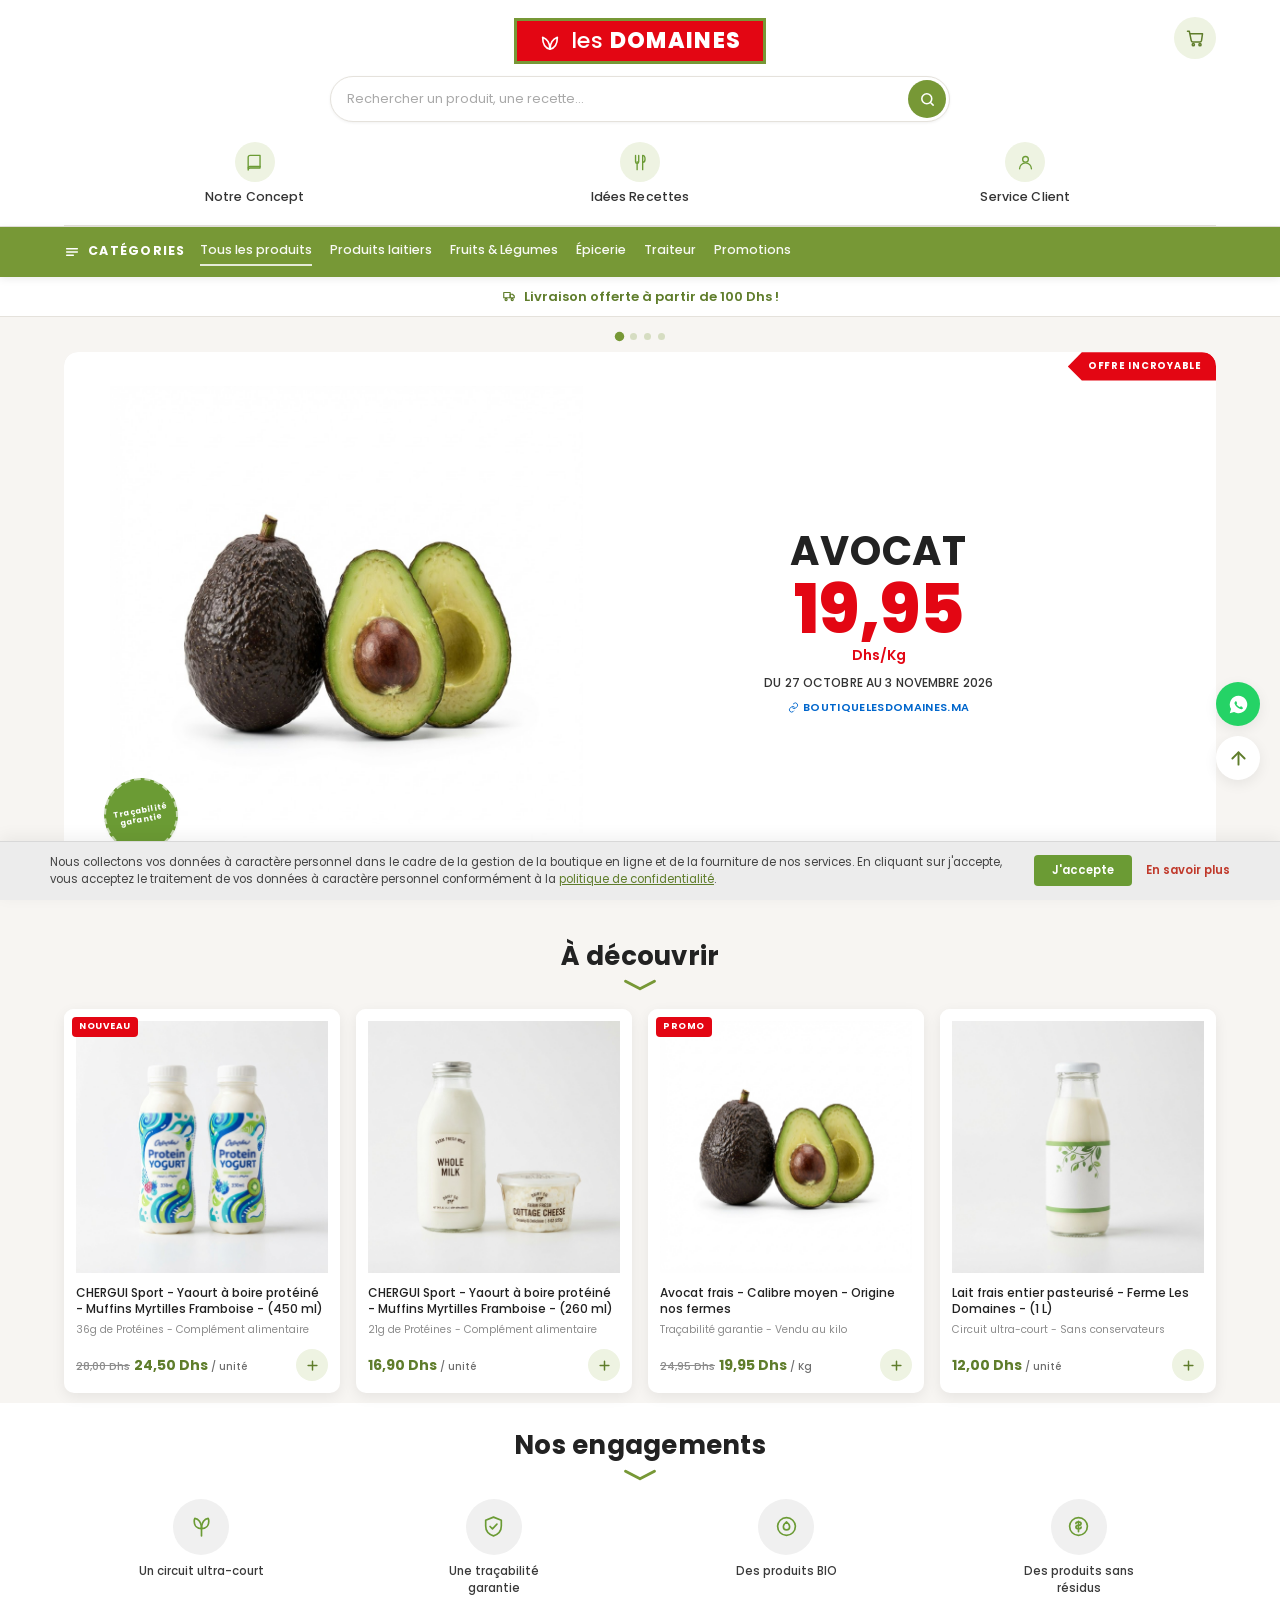
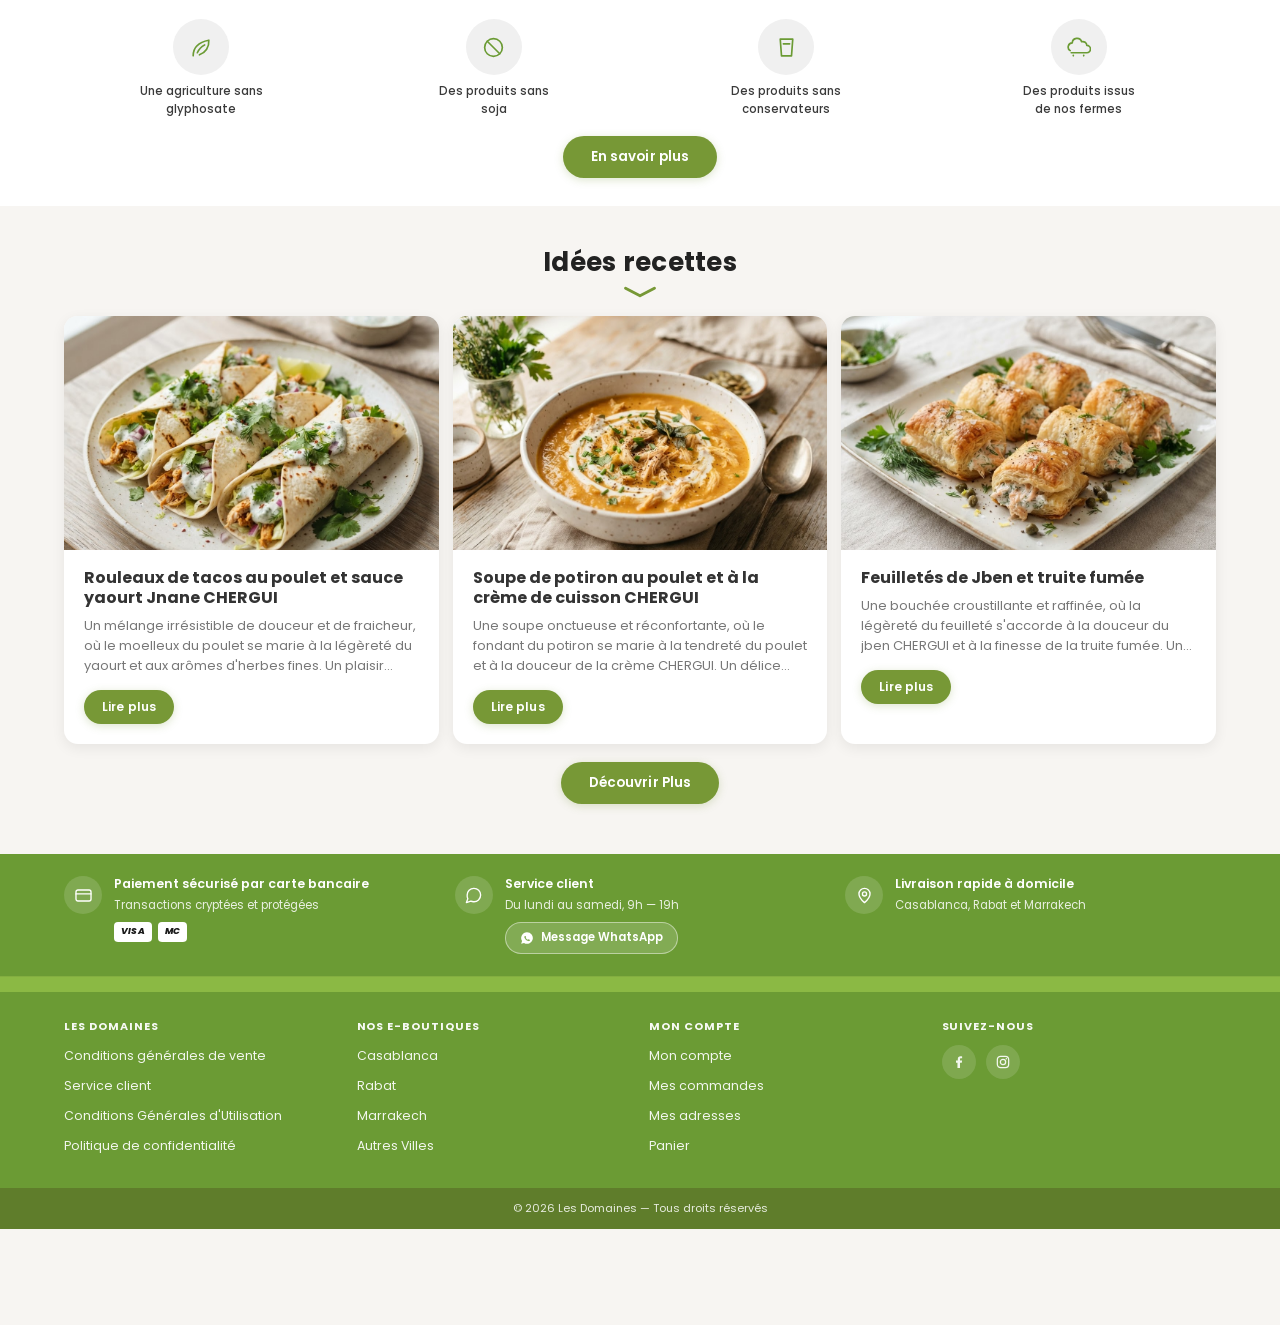
==== commit 8bf2f796: "V2 — catalogue dynamique, filtres, fiche produit, panier global, SEO/PWA - assets/data/products.js :" ====
--- a/index.html
+++ b/index.html
@@ -4,7 +4,18 @@
 <meta charset="UTF-8">
 <meta name="viewport" content="width=device-width, initial-scale=1">
 <title>Les Domaines — Produits frais de nos fermes, livrés à domicile</title>
-<meta name="description" content="Les Domaines : produits laitiers et produits frais BIO de nos fermes. Livraison à domicile à Casablanca, Rabat et Marrakech. Livraison offerte à partir de 100 Dhs.">
+<meta name="description" content="Produits laitiers et produits frais BIO de nos fermes. Livraison à Casablanca, Rabat et Marrakech. Livraison offerte à partir de 100 Dhs.">
+<link rel="canonical" href="https://boutiquelesdomaines.ma/">
+<meta property="og:type" content="website">
+<meta property="og:site_name" content="Les Domaines">
+<meta property="og:title" content="Les Domaines — Produits frais de nos fermes, livrés à domicile">
+<meta property="og:description" content="Produits laitiers et produits frais BIO de nos fermes. Livraison à Casablanca, Rabat et Marrakech. Livraison offerte à partir de 100 Dhs.">
+<meta property="og:image" content="https://boutiquelesdomaines.ma/assets/img/avocat.png">
+<meta property="og:url" content="https://boutiquelesdomaines.ma/">
+<meta name="twitter:card" content="summary_large_image">
+<meta name="theme-color" content="#779836">
+<link rel="icon" href="assets/favicon.svg" type="image/svg+xml">
+<link rel="manifest" href="manifest.webmanifest">
 <link rel="preconnect" href="https://fonts.googleapis.com">
 <link rel="preconnect" href="https://fonts.gstatic.com" crossorigin>
 <link href="https://fonts.googleapis.com/css2?family=Poppins:wght@400;500;600;700;800&display=swap" rel="stylesheet">
@@ -12,7 +23,8 @@
 </head>
 <body>
 
-<!-- ================================ HEADER ================================ -->
+<a class="skip-link" href="#main">Aller au contenu</a>
+
 <header class="site-header">
   <div class="wrap">
     <div class="logo-row">
@@ -23,11 +35,19 @@
         </svg>
         <span class="logo-text">les <strong>DOMAINES</strong></span>
       </a>
+
+      <a class="cart-btn" href="panier.html" aria-label="Mon panier">
+        <svg viewBox="0 0 24 24" fill="none" stroke="currentColor" stroke-width="1.8" stroke-linecap="round" stroke-linejoin="round" aria-hidden="true">
+          <path d="M3 4h2.2l2.3 11.2a2 2 0 0 0 2 1.6h8.3a2 2 0 0 0 2-1.6L21 7H6"/>
+          <circle cx="10" cy="20" r="1.3"/><circle cx="18" cy="20" r="1.3"/>
+        </svg>
+        <span class="cart-count" data-cart-count style="display:none">0</span>
+      </a>
     </div>
 
     <div class="search-row">
-      <form class="search" role="search" onsubmit="return false;">
-        <label class="visually-hidden" for="q">Rechercher</label>
+      <form class="search" role="search">
+        <label class="visually-hidden" for="q">Rechercher un produit</label>
         <input id="q" type="search" placeholder="Rechercher un produit, une recette…" autocomplete="off">
         <button type="submit" aria-label="Rechercher">
           <svg viewBox="0 0 24 24" fill="none" stroke="currentColor" stroke-width="2.2" stroke-linecap="round">
@@ -68,7 +88,6 @@
   </div>
 </header>
 
-<!-- ============================= CATEGORY BAR ============================= -->
 <div class="catbar">
   <div class="wrap">
     <div class="catbar-inner">
@@ -80,17 +99,16 @@
       </span>
       <nav class="catbar-links" aria-label="Catégories">
         <a href="categorie.html" class="is-active">Tous les produits</a>
-        <a href="categorie.html">Produits laitiers</a>
-        <a href="categorie.html">Fruits &amp; Légumes</a>
-        <a href="categorie.html">Épicerie</a>
-        <a href="categorie.html">Boucherie</a>
-        <a href="categorie.html">Promotions</a>
+        <a href="categorie.html?cat=laitiers">Produits laitiers</a>
+        <a href="categorie.html?cat=fruits-legumes">Fruits & Légumes</a>
+        <a href="categorie.html?cat=epicerie">Épicerie</a>
+        <a href="categorie.html?cat=traiteur">Traiteur</a>
+        <a href="categorie.html?cat=promotions">Promotions</a>
       </nav>
     </div>
   </div>
 </div>
 
-<!-- ============================== ANNOUNCE ================================ -->
 <div class="announce">
   <p>
     <svg viewBox="0 0 24 24" fill="none" stroke="currentColor" stroke-width="2" stroke-linecap="round" stroke-linejoin="round" aria-hidden="true">
@@ -100,6 +118,7 @@
   </p>
 </div>
 
+<main id="main">
 <!-- ================================ HERO ================================== -->
 <section class="hero">
   <div class="wrap">
@@ -122,7 +141,7 @@
             <div class="promo-price">19,95</div>
             <div class="promo-unit">Dhs/Kg</div>
             <p class="promo-dates">DU 27 OCTOBRE AU 3 NOVEMBRE 2026</p>
-            <a class="promo-link" href="boutiquelesdomaines.ma">
+            <a class="promo-link" href="https://boutiquelesdomaines.ma" target="_blank" rel="noopener">
               <svg viewBox="0 0 24 24" fill="none" stroke="currentColor" stroke-width="2" stroke-linecap="round" stroke-linejoin="round" aria-hidden="true">
                 <path d="M10 13a5 5 0 0 0 7 0l3-3a5 5 0 0 0-7-7l-1.5 1.5"/>
                 <path d="M14 11a5 5 0 0 0-7 0l-3 3a5 5 0 0 0 7 7l1.5-1.5"/>
@@ -186,94 +205,7 @@
       </svg>
     </div>
 
-    <div class="products">
-
-      <!-- Produit 1 -->
-      <article class="product">
-        <div class="product-media">
-          <span class="product-tag">Nouveau</span>
-          <img src="assets/img/yaourt-450.png" alt="CHERGUI Sport yaourt à boire protéiné 450 ml" loading="lazy">
-        </div>
-        <div class="product-body">
-          <h3 class="product-title">CHERGUI Sport - Yaourt à boire protéiné - Muffins Myrtilles Framboise - (450 ml)</h3>
-          <p class="product-sub">36g de Protéines - Complément alimentaire</p>
-          <div class="product-foot">
-            <span class="price">24,50 <small>Dhs</small></span>
-            <button class="add-btn" type="button"
-              data-name="CHERGUI Sport 450 ml" data-price="24.50" data-img="assets/img/yaourt-450.png"
-              aria-label="Ajouter CHERGUI Sport 450 ml au panier">
-              <svg viewBox="0 0 24 24" fill="none" stroke="currentColor" stroke-width="2.4" stroke-linecap="round">
-                <path d="M12 5v14M5 12h14"/>
-              </svg>
-            </button>
-          </div>
-        </div>
-      </article>
-
-      <!-- Produit 2 -->
-      <article class="product">
-        <div class="product-media">
-          <img src="assets/img/yaourt-260.png" alt="CHERGUI Sport yaourt à boire protéiné 260 ml" loading="lazy">
-        </div>
-        <div class="product-body">
-          <h3 class="product-title">CHERGUI Sport - Yaourt à boire protéiné - Muffins Myrtilles Framboise - (260 ml)</h3>
-          <p class="product-sub">21g de Protéines - Complément alimentaire</p>
-          <div class="product-foot">
-            <span class="price">16,90 <small>Dhs</small></span>
-            <button class="add-btn" type="button"
-              data-name="CHERGUI Sport 260 ml" data-price="16.90" data-img="assets/img/yaourt-260.png"
-              aria-label="Ajouter CHERGUI Sport 260 ml au panier">
-              <svg viewBox="0 0 24 24" fill="none" stroke="currentColor" stroke-width="2.4" stroke-linecap="round">
-                <path d="M12 5v14M5 12h14"/>
-              </svg>
-            </button>
-          </div>
-        </div>
-      </article>
-
-      <!-- Produit 3 -->
-      <article class="product">
-        <div class="product-media">
-          <img src="assets/img/avocat.png" alt="Avocat frais" loading="lazy">
-        </div>
-        <div class="product-body">
-          <h3 class="product-title">Avocat frais - Calibre moyen - Origine nos fermes</h3>
-          <p class="product-sub">Traçabilité garantie - Vendu au kilo</p>
-          <div class="product-foot">
-            <span class="price">19,95 <small>Dhs/Kg</small></span>
-            <button class="add-btn" type="button"
-              data-name="Avocat frais (1 Kg)" data-price="19.95" data-img="assets/img/avocat.png"
-              aria-label="Ajouter Avocat frais au panier">
-              <svg viewBox="0 0 24 24" fill="none" stroke="currentColor" stroke-width="2.4" stroke-linecap="round">
-                <path d="M12 5v14M5 12h14"/>
-              </svg>
-            </button>
-          </div>
-        </div>
-      </article>
-
-      <!-- Produit 4 -->
-      <article class="product">
-        <div class="product-media">
-          <img src="assets/img/yaourt-260.png" alt="Lait frais entier Les Domaines" loading="lazy">
-        </div>
-        <div class="product-body">
-          <h3 class="product-title">Lait frais entier pasteurisé - Ferme Les Domaines - (1 L)</h3>
-          <p class="product-sub">Circuit ultra-court - Sans conservateurs</p>
-          <div class="product-foot">
-            <span class="price">12,00 <small>Dhs</small></span>
-            <button class="add-btn" type="button"
-              data-name="Lait frais entier 1 L" data-price="12.00" data-img="assets/img/yaourt-260.png"
-              aria-label="Ajouter Lait frais entier au panier">
-              <svg viewBox="0 0 24 24" fill="none" stroke="currentColor" stroke-width="2.4" stroke-linecap="round">
-                <path d="M12 5v14M5 12h14"/>
-              </svg>
-            </button>
-          </div>
-        </div>
-      </article>
-
-    </div>
+    <div class="products" id="featured-grid"></div>
   </div>
 </section>
 
@@ -423,12 +355,13 @@
 </section>
 
 <!-- ================================ FOOTER ================================ -->
+
+</main>
+
 <footer class="site-footer">
-
   <div class="footer-top">
     <div class="wrap">
       <div class="footer-top-grid">
-
         <div class="f-top-item">
           <span class="f-top-ico">
             <svg viewBox="0 0 24 24" fill="none" stroke="currentColor" stroke-width="1.7" stroke-linecap="round" stroke-linejoin="round">
@@ -438,13 +371,9 @@
           <div>
             <h3>Paiement sécurisé par carte bancaire</h3>
             <p>Transactions cryptées et protégées</p>
-            <div class="pay-icons" aria-label="Visa et Mastercard">
-              <span>VISA</span>
-              <span>MC</span>
-            </div>
-          </div>
-        </div>
-
+            <div class="pay-icons" aria-label="Visa et Mastercard"><span>VISA</span><span>MC</span></div>
+          </div>
+        </div>
         <div class="f-top-item">
           <span class="f-top-ico">
             <svg viewBox="0 0 24 24" fill="none" stroke="currentColor" stroke-width="1.7" stroke-linecap="round" stroke-linejoin="round">
@@ -462,7 +391,6 @@
             </a>
           </div>
         </div>
-
         <div class="f-top-item">
           <span class="f-top-ico">
             <svg viewBox="0 0 24 24" fill="none" stroke="currentColor" stroke-width="1.7" stroke-linecap="round" stroke-linejoin="round">
@@ -474,7 +402,6 @@
             <p>Casablanca, Rabat et Marrakech</p>
           </div>
         </div>
-
       </div>
     </div>
   </div>
@@ -484,7 +411,6 @@
   <div class="footer-main">
     <div class="wrap">
       <div class="footer-cols">
-
         <div class="f-col">
           <h4>Les Domaines</h4>
           <ul>
@@ -494,7 +420,6 @@
             <li><a href="confidentialite.html">Politique de confidentialité</a></li>
           </ul>
         </div>
-
         <div class="f-col">
           <h4>Nos e-boutiques</h4>
           <ul>
@@ -504,7 +429,6 @@
             <li><a href="categorie.html">Autres Villes</a></li>
           </ul>
         </div>
-
         <div class="f-col">
           <h4>Mon Compte</h4>
           <ul>
@@ -514,7 +438,6 @@
             <li><a href="panier.html">Panier</a></li>
           </ul>
         </div>
-
         <div class="f-col">
           <h4>Suivez-nous</h4>
           <div class="socials">
@@ -530,7 +453,6 @@
             </a>
           </div>
         </div>
-
       </div>
     </div>
   </div>
@@ -540,7 +462,19 @@
   </div>
 </footer>
 
-<!-- ============================= COOKIE BANNER ============================ -->
+<div class="fab-stack">
+  <a class="fab fab--wa" href="https://wa.me/212600000000" target="_blank" rel="noopener" aria-label="Nous écrire sur WhatsApp">
+    <svg viewBox="0 0 24 24" fill="currentColor" aria-hidden="true">
+      <path d="M12 2a10 10 0 0 0-8.5 15.2L2 22l4.9-1.4A10 10 0 1 0 12 2Zm5.3 14.1c-.2.6-1.2 1.2-1.7 1.2-.5.1-1 .1-1.6-.1a11 11 0 0 1-4.4-2.8 9.6 9.6 0 0 1-2-3.2c-.3-.8-.2-1.6.3-2.2.2-.3.5-.5.7-.6h.6c.2 0 .4 0 .5.4l.7 1.6c0 .2 0 .3-.1.5l-.4.5c-.1.2-.2.3 0 .5a8.4 8.4 0 0 0 3.4 3c.2.1.4.1.5 0l.6-.7c.2-.2.3-.2.5-.1l1.5.7c.2.1.4.2.4.3v.4a2 2 0 0 1-.5.6Z"/>
+    </svg>
+  </a>
+  <button class="fab fab--top" id="back-to-top" type="button" aria-label="Remonter en haut">
+    <svg viewBox="0 0 24 24" fill="none" stroke="currentColor" stroke-width="2.2" stroke-linecap="round" stroke-linejoin="round">
+      <path d="M12 19V5"/><path d="m5 12 7-7 7 7"/>
+    </svg>
+  </button>
+</div>
+
 <div class="cookie" id="cookie" role="region" aria-label="Consentement aux cookies">
   <div class="cookie-inner">
     <p>Nous collectons vos données à caractère personnel dans le cadre de la gestion de la boutique en ligne et de la fourniture de nos services. En cliquant sur j'accepte, vous acceptez le traitement de vos données à caractère personnel conformément à la <a href="confidentialite.html">politique de confidentialité</a>.</p>
@@ -551,9 +485,9 @@
   </div>
 </div>
 
-<!-- ================================= TOAST ================================ -->
 <div class="toast" id="toast" role="status" aria-live="polite"></div>
 
+<script src="assets/data/products.js"></script>
 <script src="assets/js/main.js"></script>
 </body>
 </html>
--- a/assets/css/styles.css
+++ b/assets/css/styles.css
@@ -1028,3 +1028,237 @@
   .search-row { max-width: 620px; margin: 0 auto; }
   .catbar-inner { height: 50px; }
 }
+
+/* ==========================================================================
+   ÉVOLUTION V2 — panier visible, filtres catalogue, fiche produit dynamique
+   ========================================================================== */
+
+/* accessibilité ----------------------------------------------------------- */
+
+.skip-link {
+  position: absolute;
+  left: 10px;
+  top: -60px;
+  z-index: 200;
+  background: var(--olive-darker);
+  color: #fff;
+  padding: 10px 16px;
+  border-radius: var(--radius-sm);
+  font-size: 12.5px;
+  font-weight: 600;
+  transition: top 0.2s ease;
+}
+.skip-link:focus { top: 10px; }
+
+a:focus-visible,
+button:focus-visible,
+input:focus-visible,
+select:focus-visible,
+.chip:focus-visible {
+  outline: 2px solid var(--olive-dark);
+  outline-offset: 2px;
+}
+
+/* panier dans l'en-tête --------------------------------------------------- */
+
+.logo-row { position: relative; }
+
+.cart-btn {
+  position: absolute;
+  right: 0;
+  top: 50%;
+  transform: translateY(-50%);
+  width: 42px;
+  height: 42px;
+  display: grid;
+  place-items: center;
+  border-radius: 50%;
+  background: var(--olive-tint);
+  color: var(--olive-darker);
+  transition: background 0.15s ease, color 0.15s ease;
+}
+.cart-btn:hover { background: var(--olive); color: #fff; }
+.cart-btn svg { width: 20px; height: 20px; }
+
+.cart-count {
+  position: absolute;
+  top: -3px;
+  right: -3px;
+  min-width: 18px;
+  height: 18px;
+  padding: 0 5px;
+  display: grid;
+  place-items: center;
+  border-radius: 999px;
+  background: var(--red);
+  color: #fff;
+  font-size: 10px;
+  font-weight: 700;
+  line-height: 1;
+}
+
+/* badges produit ---------------------------------------------------------- */
+
+.badge-soft {
+  display: inline-flex;
+  align-items: center;
+  gap: 5px;
+  background: var(--olive-tint);
+  color: var(--olive-darker);
+  border-radius: 999px;
+  padding: 3px 10px;
+  font-size: 10.5px;
+  font-weight: 600;
+}
+
+.price-old {
+  color: var(--muted-light);
+  text-decoration: line-through;
+  font-size: 11px;
+  font-weight: 500;
+  margin-right: 4px;
+}
+
+/* barre de filtres -------------------------------------------------------- */
+
+.catalog-bar {
+  display: flex;
+  flex-direction: column;
+  gap: 12px;
+  padding: 18px 0 6px;
+}
+.chips {
+  display: flex;
+  gap: 8px;
+  overflow-x: auto;
+  padding-bottom: 4px;
+  scrollbar-width: none;
+}
+.chips::-webkit-scrollbar { display: none; }
+.chip {
+  flex: none;
+  border: 1.5px solid var(--line);
+  background: #fff;
+  color: #4a4a4a;
+  border-radius: 999px;
+  padding: 8px 15px;
+  font-size: 12px;
+  font-weight: 500;
+  transition: all 0.15s ease;
+  white-space: nowrap;
+}
+.chip:hover { border-color: var(--olive); color: var(--olive-darker); }
+.chip.is-active {
+  background: var(--olive);
+  border-color: var(--olive);
+  color: #fff;
+  font-weight: 600;
+}
+.catalog-tools {
+  display: flex;
+  align-items: center;
+  justify-content: space-between;
+  gap: 12px;
+  flex-wrap: wrap;
+}
+.results-count { font-size: 12px; color: var(--muted); }
+.results-count strong { color: var(--text); }
+.sort-select {
+  border: 1.5px solid var(--line);
+  border-radius: 8px;
+  background: #fff;
+  color: #444;
+  font-family: inherit;
+  font-size: 12px;
+  padding: 9px 12px;
+  cursor: pointer;
+}
+
+.empty-state {
+  background: #fff;
+  border-radius: var(--radius-lg);
+  box-shadow: var(--shadow-sm);
+  padding: 44px 20px;
+  text-align: center;
+  color: var(--muted);
+  font-size: 13px;
+  grid-column: 1 / -1;
+}
+.empty-state strong { display: block; color: var(--text); font-size: 15px; margin-bottom: 6px; }
+
+/* fiche produit dynamique ------------------------------------------------ */
+
+.pdp-thumbs { display: flex; gap: 8px; margin-top: 12px; justify-content: center; }
+.pdp-thumbs img {
+  width: 54px; height: 54px;
+  object-fit: contain;
+  border: 1.5px solid var(--line);
+  border-radius: 8px;
+  background: #fff;
+  padding: 4px;
+}
+.pdp-meta { display: flex; flex-wrap: wrap; gap: 8px; align-items: center; margin-bottom: 10px; }
+.pdp-stock { font-size: 12px; color: var(--muted); margin: 0 0 16px; display: flex; align-items: center; gap: 6px; }
+.pdp-stock .dot { width: 7px; height: 7px; border-radius: 50%; background: #39a845; }
+.pdp-stock.is-low .dot { background: #e08a00; }
+.pdp-desc { color: #555; font-size: 13.5px; line-height: 1.75; margin: 22px 0 0; }
+.pdp-perks {
+  display: grid;
+  gap: 8px;
+  margin: 18px 0 0;
+  font-size: 12px;
+  color: var(--muted);
+}
+.pdp-perks li { display: flex; gap: 8px; align-items: center; }
+.pdp-perks svg { width: 15px; height: 15px; color: var(--olive-dark); flex: none; }
+
+/* boutons flottants ------------------------------------------------------- */
+
+.fab-stack {
+  position: fixed;
+  right: 14px;
+  bottom: 100px;
+  z-index: 70;
+  display: flex;
+  flex-direction: column;
+  gap: 10px;
+}
+.fab {
+  width: 44px;
+  height: 44px;
+  display: grid;
+  place-items: center;
+  border: 0;
+  border-radius: 50%;
+  box-shadow: var(--shadow);
+  transition: transform 0.15s ease, opacity 0.2s ease;
+}
+.fab:hover { transform: translateY(-2px); }
+.fab svg { width: 21px; height: 21px; }
+.fab--wa { background: #25d366; color: #fff; }
+.fab--top {
+  background: #fff;
+  color: var(--olive-darker);
+  opacity: 0;
+  pointer-events: none;
+}
+.fab--top.is-visible { opacity: 1; pointer-events: auto; }
+
+/* page 404 ---------------------------------------------------------------- */
+
+.notfound {
+  min-height: 52vh;
+  display: grid;
+  place-items: center;
+  text-align: center;
+  padding: 50px 0;
+}
+.notfound h1 { font-size: 64px; color: var(--olive); line-height: 1; }
+.notfound p { color: var(--muted); margin: 10px 0 22px; }
+
+@media (min-width: 600px) {
+  .catalog-bar { flex-direction: row; align-items: center; justify-content: space-between; }
+  .chips { flex: 1; }
+  .catalog-tools { flex: none; }
+  .fab-stack { right: 20px; bottom: 120px; }
+}
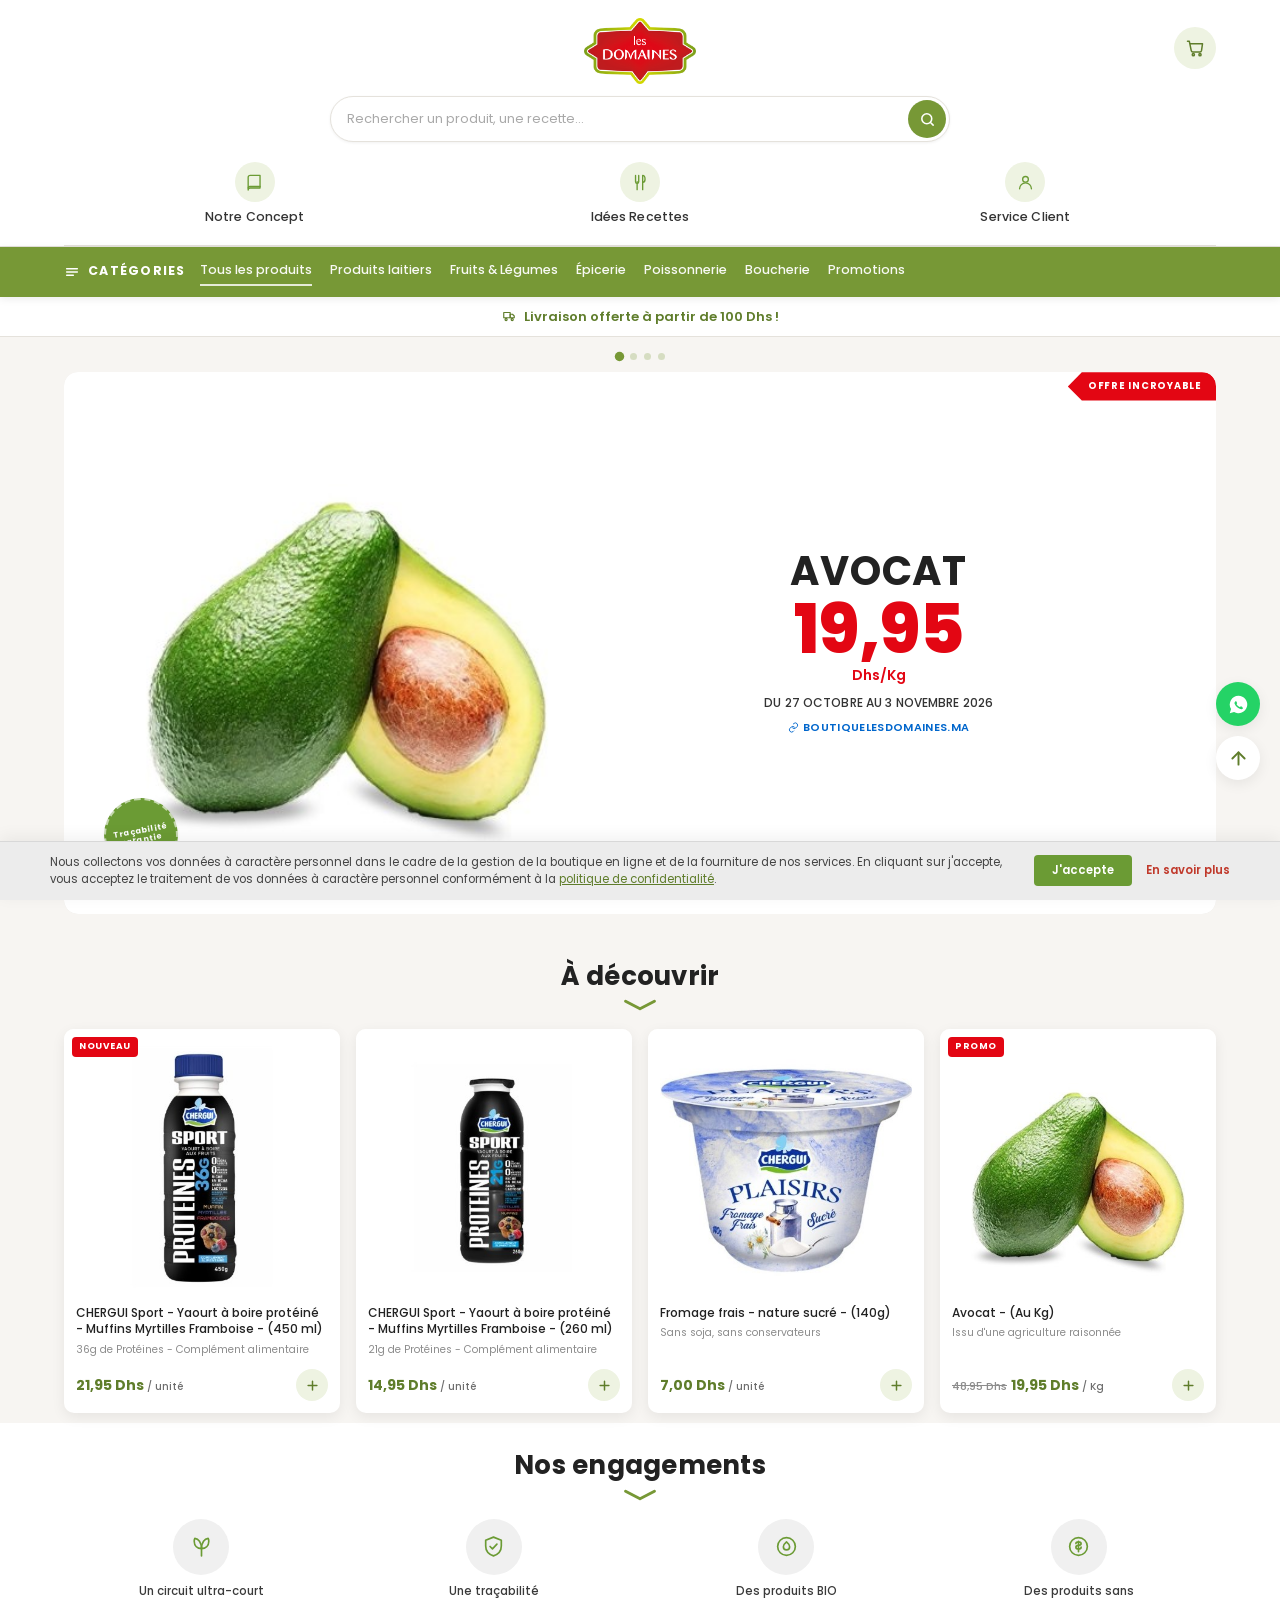
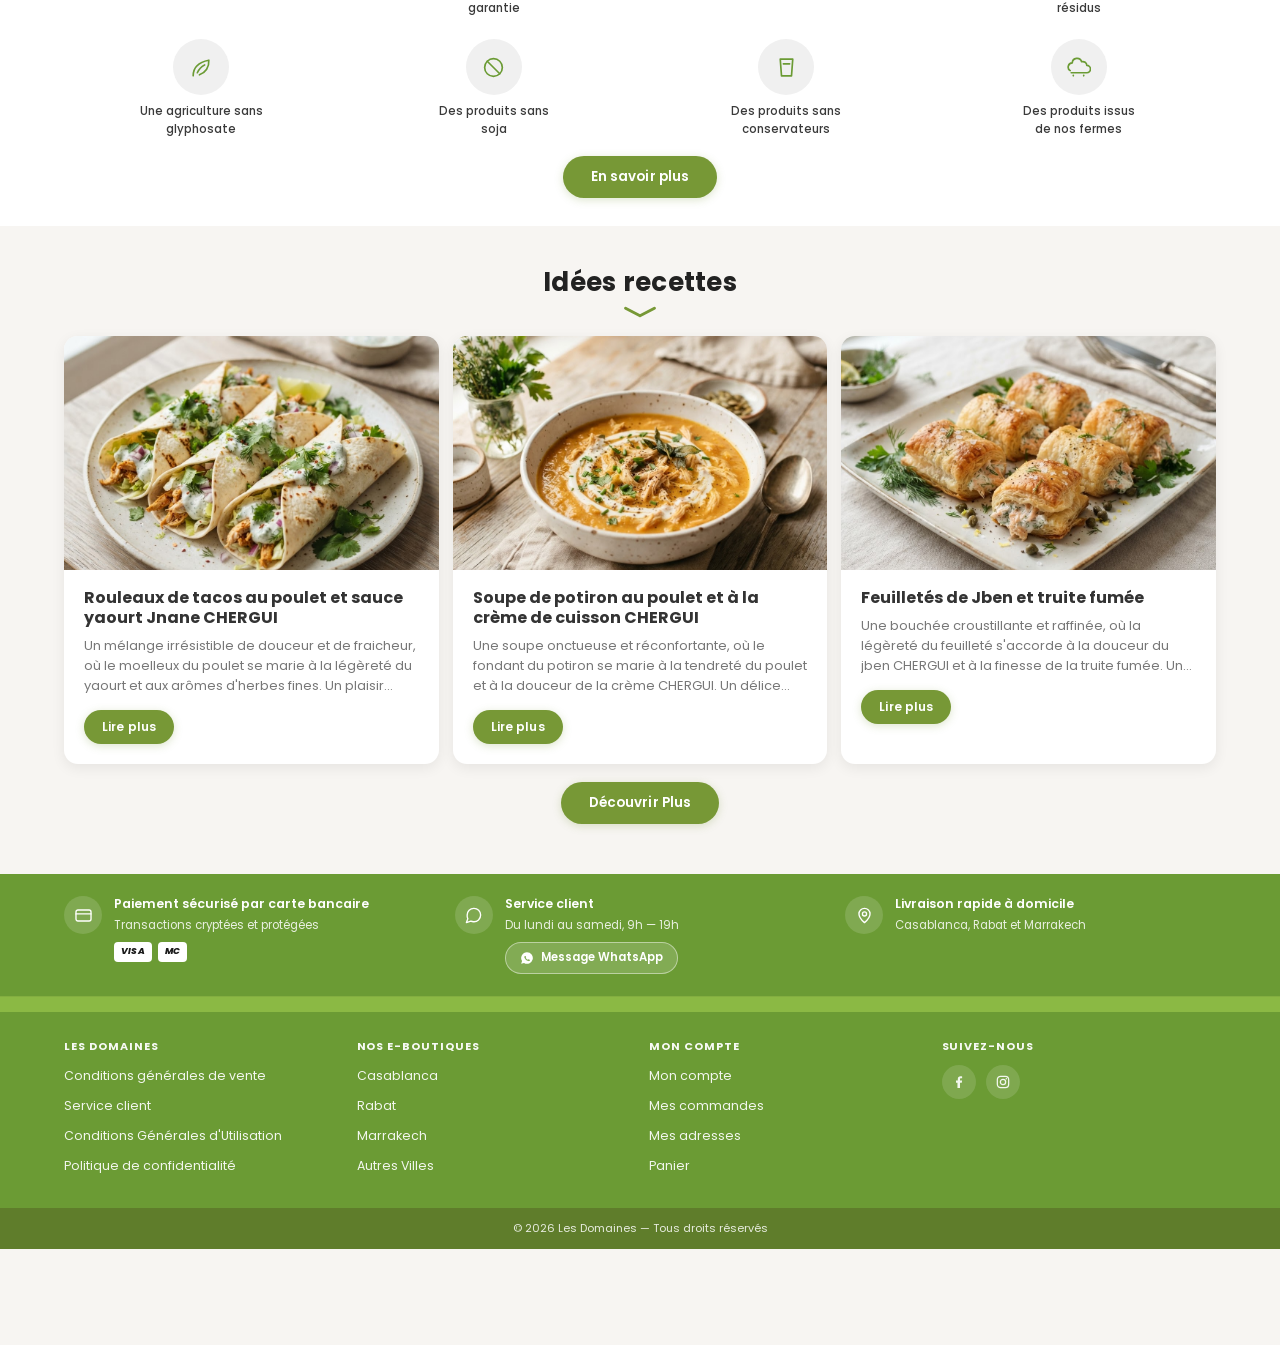
==== commit 2769349b: "V3 — visuels et données réels de la boutique, logo officiel - 16 produits réels (libellés, prix, pro" ====
--- a/index.html
+++ b/index.html
@@ -29,11 +29,7 @@
   <div class="wrap">
     <div class="logo-row">
       <a class="logo" href="index.html" aria-label="Les Domaines — accueil">
-        <svg viewBox="0 0 24 24" fill="none" stroke="currentColor" stroke-width="1.8" stroke-linecap="round" stroke-linejoin="round" aria-hidden="true">
-          <path d="M12 21c0-6 3-11 8-13 0 7-3 12-8 13Z"/>
-          <path d="M12 21C12 15 9 10 4 8c0 7 3 12 8 13Z"/>
-        </svg>
-        <span class="logo-text">les <strong>DOMAINES</strong></span>
+        <img src="assets/img/logo-les-domaines.png" alt="Les Domaines" width="371" height="220">
       </a>
 
       <a class="cart-btn" href="panier.html" aria-label="Mon panier">
@@ -102,7 +98,8 @@
         <a href="categorie.html?cat=laitiers">Produits laitiers</a>
         <a href="categorie.html?cat=fruits-legumes">Fruits & Légumes</a>
         <a href="categorie.html?cat=epicerie">Épicerie</a>
-        <a href="categorie.html?cat=traiteur">Traiteur</a>
+        <a href="categorie.html?cat=poissonnerie">Poissonnerie</a>
+        <a href="categorie.html?cat=boucherie">Boucherie</a>
         <a href="categorie.html?cat=promotions">Promotions</a>
       </nav>
     </div>
@@ -132,7 +129,7 @@
           <span class="flag">Offre incroyable</span>
 
           <div class="promo-media">
-            <img src="assets/img/avocat.png" alt="Avocats frais de nos fermes" loading="eager">
+            <img src="assets/img/avocat.jpg" alt="Avocats frais de nos fermes" loading="eager">
             <span class="stamp">Traçabilité<br>garantie</span>
           </div>
 
@@ -161,7 +158,7 @@
             <p>Yaourt à boire protéiné, muffins myrtilles framboise. 36g de protéines par bouteille.</p>
             <a class="btn btn--sm" href="produit.html">Découvrir</a>
           </div>
-          <img src="assets/img/yaourt-450.png" alt="CHERGUI Sport yaourt à boire protéiné" loading="lazy">
+          <img src="assets/img/yaourt-450.jpg" alt="CHERGUI Sport yaourt à boire protéiné" loading="lazy">
         </div>
       </article>
 
@@ -174,7 +171,7 @@
             <p>Casablanca, Rabat et Marrakech. Livraison offerte dès 100 Dhs d'achat, en moins de 24h.</p>
             <a class="btn btn--sm" href="categorie.html">Commander</a>
           </div>
-          <img src="assets/img/avocat.png" alt="Produits frais Les Domaines" loading="lazy">
+          <img src="assets/img/avocat.jpg" alt="Produits frais Les Domaines" loading="lazy">
         </div>
       </article>
 
@@ -355,6 +352,8 @@
 </section>
 
 <!-- ================================ FOOTER ================================ -->
+
+</main>
 
 </main>
 
@@ -383,7 +382,7 @@
           <div>
             <h3>Service client</h3>
             <p>Du lundi au samedi, 9h — 19h</p>
-            <a class="f-wa" href="https://wa.me/212600000000" target="_blank" rel="noopener">
+            <a class="f-wa" href="https://wa.me/212664428240" target="_blank" rel="noopener">
               <svg viewBox="0 0 24 24" fill="currentColor" aria-hidden="true">
                 <path d="M12 2a10 10 0 0 0-8.5 15.2L2 22l4.9-1.4A10 10 0 1 0 12 2Zm5.3 14.1c-.2.6-1.2 1.2-1.7 1.2-.5.1-1 .1-1.6-.1a11 11 0 0 1-4.4-2.8 9.6 9.6 0 0 1-2-3.2c-.3-.8-.2-1.6.3-2.2.2-.3.5-.5.7-.6h.6c.2 0 .4 0 .5.4l.7 1.6c0 .2 0 .3-.1.5l-.4.5c-.1.2-.2.3 0 .5a8.4 8.4 0 0 0 3.4 3c.2.1.4.1.5 0l.6-.7c.2-.2.3-.2.5-.1l1.5.7c.2.1.4.2.4.3v.4a2 2 0 0 1-.5.6Z"/>
               </svg>
@@ -463,7 +462,7 @@
 </footer>
 
 <div class="fab-stack">
-  <a class="fab fab--wa" href="https://wa.me/212600000000" target="_blank" rel="noopener" aria-label="Nous écrire sur WhatsApp">
+  <a class="fab fab--wa" href="https://wa.me/212664428240" target="_blank" rel="noopener" aria-label="Nous écrire sur WhatsApp">
     <svg viewBox="0 0 24 24" fill="currentColor" aria-hidden="true">
       <path d="M12 2a10 10 0 0 0-8.5 15.2L2 22l4.9-1.4A10 10 0 1 0 12 2Zm5.3 14.1c-.2.6-1.2 1.2-1.7 1.2-.5.1-1 .1-1.6-.1a11 11 0 0 1-4.4-2.8 9.6 9.6 0 0 1-2-3.2c-.3-.8-.2-1.6.3-2.2.2-.3.5-.5.7-.6h.6c.2 0 .4 0 .5.4l.7 1.6c0 .2 0 .3-.1.5l-.4.5c-.1.2-.2.3 0 .5a8.4 8.4 0 0 0 3.4 3c.2.1.4.1.5 0l.6-.7c.2-.2.3-.2.5-.1l1.5.7c.2.1.4.2.4.3v.4a2 2 0 0 1-.5.6Z"/>
     </svg>
--- a/assets/css/styles.css
+++ b/assets/css/styles.css
@@ -1262,3 +1262,20 @@
   .catalog-tools { flex: none; }
   .fab-stack { right: 20px; bottom: 120px; }
 }
+
+/* logo officiel de la boutique ------------------------------------------- */
+
+.logo {
+  background: transparent;
+  border: 0;
+  padding: 0;
+  gap: 0;
+}
+.logo img {
+  height: 58px;
+  width: auto;
+  display: block;
+}
+@media (min-width: 600px) {
+  .logo img { height: 66px; }
+}
